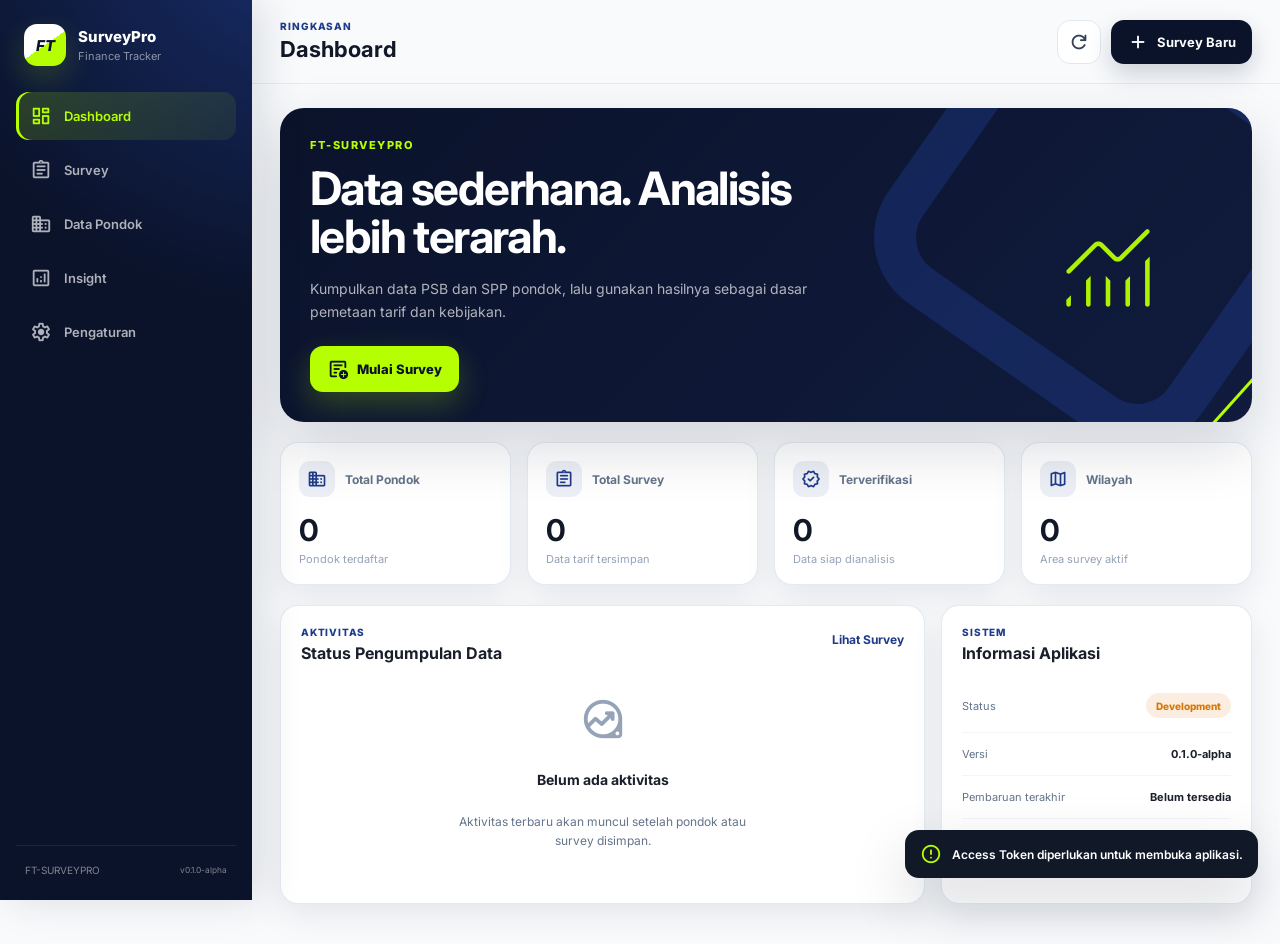
==== index.html @ 29040eaa "Add files via upload Initial FT-SURVEYPRO PWA migration" ====
<!DOCTYPE html>
<html lang="id">
<head>
  <meta name="viewport" content="width=device-width, initial-scale=1, viewport-fit=cover">
  <title>FT-SURVEYPRO</title>
  <link rel="manifest" href="./manifest.json">
  <link rel="apple-touch-icon" href="./icons/icon-180.png">

  <meta charset="UTF-8">

  <meta
    name="theme-color"
    content="#0B132B"
  >

  <meta
    name="description"
    content="FT-SURVEYPRO — Survey Once. Analyze Smarter."
  >

  <link
    rel="preconnect"
    href="https://fonts.googleapis.com"
  >

  <link
    rel="preconnect"
    href="https://fonts.gstatic.com"
    crossorigin
  >

  <link
    rel="stylesheet"
    href="https://fonts.googleapis.com/css2?family=Inter:wght@400;500;600;700;800&family=Material+Symbols+Rounded:opsz,wght,FILL,GRAD@20..48,400,0,0"
  >

  <link rel="stylesheet" href="./assets/css/app.css">
  <link rel="stylesheet" href="./assets/css/pondok.css">
  <link rel="stylesheet" href="./assets/css/survey.css">
  <link rel="stylesheet" href="./assets/css/insight.css">
  <link rel="stylesheet" href="./assets/css/settings.css">
</head>

<body>
  <div
    class="ftsp-loader"
    id="pageLoader"
    aria-live="polite"
    aria-label="Memuat aplikasi"
  >
    <div class="ftsp-loader__brand">
      <div class="ftsp-loader__mark">
        <span>FT</span>
      </div>

      <div>
        <strong>FT-SURVEYPRO</strong>
        <small>
          Survey Once. Analyze Smarter.
        </small>
      </div>
    </div>

    <div
      class="ftsp-loader__bar"
      aria-hidden="true"
    >
      <span></span>
    </div>
  </div>

  <div
    class="ftsp-app"
    id="app"
    hidden
  >
    <aside
      class="ftsp-sidebar"
      id="sidebar"
    >
      <div class="ftsp-brand">
        <div class="ftsp-brand__mark">
          <span>FT</span>
        </div>

        <div class="ftsp-brand__text">
          <strong>
            SurveyPro
          </strong>

          <span>
            Finance Tracker
          </span>
        </div>
      </div>

      <nav
        class="ftsp-nav"
        aria-label="Navigasi utama"
      >
        <button
          class="ftsp-nav__item is-active"
          type="button"
          data-route="dashboard"
        >
          <span
            class="material-symbols-rounded"
            aria-hidden="true"
          >
            dashboard
          </span>

          <span>Dashboard</span>
        </button>

        <button
          class="ftsp-nav__item"
          type="button"
          data-route="survey"
        >
          <span
            class="material-symbols-rounded"
            aria-hidden="true"
          >
            assignment
          </span>

          <span>Survey</span>
        </button>

        <button
          class="ftsp-nav__item"
          type="button"
          data-route="pondok"
        >
          <span
            class="material-symbols-rounded"
            aria-hidden="true"
          >
            domain
          </span>

          <span>Data Pondok</span>
        </button>

        <button
          class="ftsp-nav__item"
          type="button"
          data-route="insight"
        >
          <span
            class="material-symbols-rounded"
            aria-hidden="true"
          >
            analytics
          </span>

          <span>Insight</span>
        </button>

        <button
          class="ftsp-nav__item"
          type="button"
          data-route="settings"
        >
          <span
            class="material-symbols-rounded"
            aria-hidden="true"
          >
            settings
          </span>

          <span>Pengaturan</span>
        </button>
      </nav>

      <div class="ftsp-sidebar__footer">
        <span>
          FT-SURVEYPRO
        </span>

        <small>
          v0.1.0-alpha
        </small>
      </div>
    </aside>

    <div class="ftsp-main">
      <header class="ftsp-topbar">
        <div class="ftsp-topbar__title">
          <p id="pageEyebrow">
            Ringkasan
          </p>

          <h1 id="pageTitle">
            Dashboard
          </h1>
        </div>

        <div class="ftsp-topbar__actions">
          <button
            class="ftsp-icon-btn"
            id="refreshButton"
            type="button"
            aria-label="Muat ulang data"
            title="Muat ulang"
          >
            <span
              class="material-symbols-rounded"
              aria-hidden="true"
            >
              refresh
            </span>
          </button>

          <button
            class="ftsp-primary-btn"
            id="quickAddButton"
            type="button"
          >
            <span
              class="material-symbols-rounded"
              aria-hidden="true"
            >
              add
            </span>

            <span>
              Survey Baru
            </span>
          </button>
        </div>
      </header>

      <main
        class="ftsp-content"
        id="pageContent"
      >
        <section
          class="ftsp-page is-active"
          data-page="dashboard"
        >
          <div class="ftsp-hero">
            <div class="ftsp-hero__content">
              <p class="ftsp-hero__eyebrow">
                FT-SURVEYPRO
              </p>

              <h2>
                Data sederhana.
                Analisis lebih terarah.
              </h2>

              <p>
                Kumpulkan data PSB dan SPP pondok,
                lalu gunakan hasilnya sebagai dasar
                pemetaan tarif dan kebijakan.
              </p>

              <button
                class="ftsp-accent-btn"
                type="button"
                data-action="open-survey"
              >
                <span
                  class="material-symbols-rounded"
                  aria-hidden="true"
                >
                  add_notes
                </span>

                <span>
                  Mulai Survey
                </span>
              </button>
            </div>

            <div
              class="ftsp-hero__visual"
              aria-hidden="true"
            >
              <span
                class="material-symbols-rounded"
              >
                monitoring
              </span>
            </div>
          </div>

          <div class="ftsp-kpi-grid">
            <article class="ftsp-kpi-card">
              <div class="ftsp-kpi-card__head">
                <span class="ftsp-kpi-card__icon">
                  <span
                    class="material-symbols-rounded"
                    aria-hidden="true"
                  >
                    domain
                  </span>
                </span>

                <span class="ftsp-kpi-card__label">
                  Total Pondok
                </span>
              </div>

              <strong
                class="ftsp-kpi-card__value"
                id="totalPondok"
              >
                0
              </strong>

              <small>
                Pondok terdaftar
              </small>
            </article>

            <article class="ftsp-kpi-card">
              <div class="ftsp-kpi-card__head">
                <span class="ftsp-kpi-card__icon">
                  <span
                    class="material-symbols-rounded"
                    aria-hidden="true"
                  >
                    assignment
                  </span>
                </span>

                <span class="ftsp-kpi-card__label">
                  Total Survey
                </span>
              </div>

              <strong
                class="ftsp-kpi-card__value"
                id="totalSurvey"
              >
                0
              </strong>

              <small>
                Data tarif tersimpan
              </small>
            </article>

            <article class="ftsp-kpi-card">
              <div class="ftsp-kpi-card__head">
                <span class="ftsp-kpi-card__icon">
                  <span
                    class="material-symbols-rounded"
                    aria-hidden="true"
                  >
                    verified
                  </span>
                </span>

                <span class="ftsp-kpi-card__label">
                  Terverifikasi
                </span>
              </div>

              <strong
                class="ftsp-kpi-card__value"
                id="verifiedSurvey"
              >
                0
              </strong>

              <small>
                Data siap dianalisis
              </small>
            </article>

            <article class="ftsp-kpi-card">
              <div class="ftsp-kpi-card__head">
                <span class="ftsp-kpi-card__icon">
                  <span
                    class="material-symbols-rounded"
                    aria-hidden="true"
                  >
                    map
                  </span>
                </span>

                <span class="ftsp-kpi-card__label">
                  Wilayah
                </span>
              </div>

              <strong
                class="ftsp-kpi-card__value"
                id="totalRegion"
              >
                0
              </strong>

              <small>
                Area survey aktif
              </small>
            </article>
          </div>

          <div class="ftsp-dashboard-grid">
            <section class="ftsp-panel">
              <div class="ftsp-panel__head">
                <div>
                  <p class="ftsp-panel__eyebrow">
                    Aktivitas
                  </p>

                  <h3>
                    Status Pengumpulan Data
                  </h3>
                </div>

                <button
                  class="ftsp-text-btn"
                  type="button"
                  data-route-target="survey"
                >
                  Lihat Survey
                </button>
              </div>

              <div
                  class="ftsp-activity-list"
                  id="dashboardActivityList"
                  hidden
                ></div>

              <div
                    class="ftsp-empty-state"
                    id="dashboardActivityEmpty"
                  >
                    <span
                      class="material-symbols-rounded"
                      aria-hidden="true"
                    >
                      data_exploration
                    </span>

                    <strong>
                      Belum ada aktivitas
                    </strong>

                    <p>
                      Aktivitas terbaru akan muncul setelah
                      pondok atau survey disimpan.
                    </p>
              </div>
            </section>

            <section class="ftsp-panel">
              <div class="ftsp-panel__head">
                <div>
                  <p class="ftsp-panel__eyebrow">
                    Sistem
                  </p>

                  <h3>
                    Informasi Aplikasi
                  </h3>
                </div>
              </div>

              <dl class="ftsp-info-list">
                <div>
                  <dt>Status</dt>
                  <dd>
                    <span class="ftsp-status">
                      Development
                    </span>
                  </dd>
                </div>

                <div>
                  <dt>Versi</dt>
                  <dd>
                    0.1.0-alpha
                  </dd>
                </div>

                <div>
                  <dt>Pembaruan terakhir</dt>
                  <dd id="lastUpdate">
                    Belum tersedia
                  </dd>
                </div>

                <div>
                  <dt>Ikon antarmuka</dt>
                  <dd>
                    Material Symbols Rounded
                  </dd>
                </div>
              </dl>
            </section>
          </div>
        </section>

        <section
          class="ftsp-page"
          data-page="survey"
        >
          <div class="ftsp-placeholder-page">
            <span
              class="material-symbols-rounded"
              aria-hidden="true"
            >
              assignment
            </span>

            <h2>
              Survey
            </h2>

            <p>
              Form input survey akan dibangun
              pada fase berikutnya.
            </p>
          </div>
        </section>

        <section
          class="ftsp-page"
          data-page="pondok"
        >
          <div class="ftsp-placeholder-page">
            <span
              class="material-symbols-rounded"
              aria-hidden="true"
            >
              domain
            </span>

            <h2>
              Data Pondok
            </h2>

            <p>
              Master pondok dan lokasi Google Maps
              akan ditampilkan di halaman ini.
            </p>
          </div>
        </section>

        <section
          class="ftsp-page"
          data-page="insight"
        >
          <div class="ftsp-placeholder-page">
            <span
              class="material-symbols-rounded"
              aria-hidden="true"
            >
              analytics
            </span>

            <h2>
              Insight
            </h2>

            <p>
              Median, rata-rata, ranking, dan
              analisis tarif akan tersedia di sini.
            </p>
          </div>
        </section>

        <section
          class="ftsp-page"
          data-page="settings"
        >
          <div class="ftsp-placeholder-page">
            <span
              class="material-symbols-rounded"
              aria-hidden="true"
            >
              settings
            </span>

            <h2>
              Pengaturan
            </h2>

            <p>
              Pengaturan aplikasi dan referensi
              wilayah akan dikelola di halaman ini.
            </p>
          </div>
        </section>
      </main>
    </div>

    <nav
      class="ftsp-bottom-nav"
      aria-label="Navigasi mobile"
    >
      <button
        class="ftsp-bottom-nav__item is-active"
        type="button"
        data-route="dashboard"
      >
        <span
          class="material-symbols-rounded"
          aria-hidden="true"
        >
          dashboard
        </span>

        <span>Dashboard</span>
      </button>

      <button
        class="ftsp-bottom-nav__item"
        type="button"
        data-route="survey"
      >
        <span
          class="material-symbols-rounded"
          aria-hidden="true"
        >
          assignment
        </span>

        <span>Survey</span>
      </button>

      <button
        class="ftsp-bottom-nav__item"
        type="button"
        data-route="pondok"
      >
        <span
          class="material-symbols-rounded"
          aria-hidden="true"
        >
          domain
        </span>

        <span>Pondok</span>
      </button>

      <button
        class="ftsp-bottom-nav__item"
        type="button"
        data-route="insight"
      >
        <span
          class="material-symbols-rounded"
          aria-hidden="true"
        >
          analytics
        </span>

        <span>Insight</span>
      </button>

      <button
        class="ftsp-bottom-nav__item"
        type="button"
        data-route="settings"
      >
        <span
          class="material-symbols-rounded"
          aria-hidden="true"
        >
          settings
        </span>

        <span>Setting</span>
      </button>
    </nav>
  </div>

  <div
    class="ftsp-toast"
    id="toast"
    role="status"
    aria-live="polite"
  >
    <span
      class="material-symbols-rounded"
      id="toastIcon"
      aria-hidden="true"
    >
      check_circle
    </span>

    <span id="toastMessage"></span>
  </div>


<template id="FTSPPondokTemplate">
  <section
    class="ftsp-pondok"
    data-ftsp-pondok-root
  >
    <header class="ftsp-pondok__header">
      <div>
        <p class="ftsp-pondok__eyebrow">
          Database Survey
        </p>

        <h1 class="ftsp-pondok__title">
          Master Pondok
        </h1>

        <p class="ftsp-pondok__subtitle">
          Kelola identitas pondok yang menjadi
          sumber data survei PSB, SPP, dan biaya
          pendidikan.
        </p>
      </div>

      <button
        class="
          ftsp-pondok__button
          ftsp-pondok__button--primary
        "
        type="button"
        data-ftsp-pondok-add
      >
        <span
          class="
            material-symbols-rounded
            ftsp-pondok__button-icon
          "
        >
          add
        </span>

        <span>Tambah Pondok</span>
      </button>
    </header>

    <div class="ftsp-pondok__summary">
      <article class="ftsp-pondok__summary-card">
        <div class="ftsp-pondok__summary-icon">
          <span class="material-symbols-rounded">
            domain
          </span>
        </div>

        <p
          class="ftsp-pondok__summary-value"
          data-ftsp-summary-total
        >
          0
        </p>

        <p class="ftsp-pondok__summary-label">
          Total Pondok
        </p>
      </article>

      <article class="ftsp-pondok__summary-card">
        <div class="ftsp-pondok__summary-icon">
          <span class="material-symbols-rounded">
            verified
          </span>
        </div>

        <p
          class="ftsp-pondok__summary-value"
          data-ftsp-summary-active
        >
          0
        </p>

        <p class="ftsp-pondok__summary-label">
          Pondok Aktif
        </p>
      </article>

      <article class="ftsp-pondok__summary-card">
        <div class="ftsp-pondok__summary-icon">
          <span class="material-symbols-rounded">
            map
          </span>
        </div>

        <p
          class="ftsp-pondok__summary-value"
          data-ftsp-summary-region
        >
          0
        </p>

        <p class="ftsp-pondok__summary-label">
          Wilayah
        </p>
      </article>

      <article class="ftsp-pondok__summary-card">
        <div class="ftsp-pondok__summary-icon">
          <span class="material-symbols-rounded">
            location_city
          </span>
        </div>

        <p
          class="ftsp-pondok__summary-value"
          data-ftsp-summary-city
        >
          0
        </p>

        <p class="ftsp-pondok__summary-label">
          Kabupaten/Kota
        </p>
      </article>
    </div>

    <div class="ftsp-pondok__toolbar">
      <div class="ftsp-pondok__search">
        <span
          class="
            material-symbols-rounded
            ftsp-pondok__search-icon
          "
        >
          search
        </span>

        <input
          class="ftsp-pondok__control"
          type="search"
          placeholder="Cari nama, lokasi, atau jenjang..."
          autocomplete="off"
          data-ftsp-pondok-search
        >
      </div>

      <select
        class="ftsp-pondok__control"
        data-ftsp-filter-province
      >
        <option value="">Semua provinsi</option>
      </select>

      <select
        class="ftsp-pondok__control"
        data-ftsp-filter-level
      >
        <option value="">Semua jenjang</option>
      </select>

      <select
        class="ftsp-pondok__control"
        data-ftsp-filter-status
      >
        <option value="">Semua status</option>
        <option value="ACTIVE">Aktif</option>
        <option value="INACTIVE">
          Tidak Aktif
        </option>
      </select>

      <button
        class="
          ftsp-pondok__button
          ftsp-pondok__button--neutral
        "
        type="button"
        data-ftsp-pondok-refresh
        title="Muat ulang"
      >
        <span class="material-symbols-rounded">
          refresh
        </span>
      </button>
    </div>

    <section class="ftsp-pondok__content">
      <header class="ftsp-pondok__content-header">
        <h2 class="ftsp-pondok__content-title">
          Daftar Pondok
        </h2>

        <span
          class="ftsp-pondok__result-count"
          data-ftsp-pondok-count
        >
          0 data
        </span>
      </header>

      <div
        class="ftsp-pondok__loading"
        data-ftsp-pondok-loading
      >
        <div>
          <div class="ftsp-pondok__spinner"></div>
          <div>Memuat data pondok...</div>
        </div>
      </div>

      <div
        class="ftsp-pondok__empty"
        data-ftsp-pondok-empty
        hidden
      >
        <div>
          <div class="ftsp-pondok__empty-icon">
            <span class="material-symbols-rounded">
              domain_disabled
            </span>
          </div>

          <h3 class="ftsp-pondok__empty-title">
            Belum ada data pondok
          </h3>

          <p class="ftsp-pondok__empty-text">
            Tambahkan pondok pertama untuk mulai
            mencatat data survei pendidikan.
          </p>
        </div>
      </div>

      <div
        class="ftsp-pondok__table-wrap"
        data-ftsp-pondok-table-wrap
        hidden
      >
        <table class="ftsp-pondok__table">
          <thead>
            <tr>
              <th>Pondok</th>
              <th>Lokasi</th>
              <th>Jenjang</th>
              <th>Status</th>
              <th>Diperbarui</th>
              <th></th>
            </tr>
          </thead>

          <tbody data-ftsp-pondok-body></tbody>
        </table>
      </div>
    </section>
  </section>
</template>

<div
  class="ftsp-pondok-drawer"
  data-ftsp-pondok-drawer
  hidden
>
  <button
    class="ftsp-pondok-drawer__backdrop"
    type="button"
    aria-label="Tutup form"
    data-ftsp-pondok-close
  ></button>

  <section class="ftsp-pondok-drawer__panel">
    <header class="ftsp-pondok-drawer__header">
      <div>
        <h2
          class="ftsp-pondok-drawer__title"
          data-ftsp-pondok-form-title
        >
          Tambah Pondok
        </h2>

        <p class="ftsp-pondok-drawer__subtitle">
          Isi identitas pondok secara lengkap.
        </p>
      </div>

      <button
        class="ftsp-pondok-drawer__close"
        type="button"
        data-ftsp-pondok-close
        aria-label="Tutup"
      >
        <span class="material-symbols-rounded">
          close
        </span>
      </button>
    </header>

    <div class="ftsp-pondok-drawer__body">
      <form
        class="ftsp-pondok-form"
        data-ftsp-pondok-form
        novalidate
      >
        <input
          type="hidden"
          name="pondokId"
        >

        <div
          class="
            ftsp-pondok-form__field
            ftsp-pondok-form__field--full
          "
        >
          <label class="ftsp-pondok-form__label">
            Nama pondok
            <span class="ftsp-pondok-form__required">
              *
            </span>
          </label>

          <input
            class="ftsp-pondok__control"
            name="namaPondok"
            type="text"
            maxlength="180"
            placeholder="Contoh: Pondok Pesantren Riyadhussholihiin"
          >

          <span
            class="ftsp-pondok-form__error"
            data-error-for="nama_pondok"
          ></span>
        </div>

        <div class="ftsp-pondok-form__field">
          <label class="ftsp-pondok-form__label">
            Nama singkat
          </label>

          <input
            class="ftsp-pondok__control"
            name="namaSingkat"
            type="text"
            maxlength="80"
            placeholder="Contoh: Riyadh"
          >
        </div>

        <div class="ftsp-pondok-form__field">
          <label class="ftsp-pondok-form__label">
            Wilayah
          </label>

          <input
            class="ftsp-pondok__control"
            name="wilayah"
            type="text"
            maxlength="100"
            placeholder="Contoh: Pandeglang"
          >
        </div>

        <div class="ftsp-pondok-form__field">
          <label class="ftsp-pondok-form__label">
            Provinsi
            <span class="ftsp-pondok-form__required">
              *
            </span>
          </label>

          <input
            class="ftsp-pondok__control"
            name="provinsi"
            type="text"
            maxlength="100"
            placeholder="Contoh: Banten"
          >

          <span
            class="ftsp-pondok-form__error"
            data-error-for="provinsi"
          ></span>
        </div>

        <div class="ftsp-pondok-form__field">
          <label class="ftsp-pondok-form__label">
            Kabupaten/Kota
            <span class="ftsp-pondok-form__required">
              *
            </span>
          </label>

          <input
            class="ftsp-pondok__control"
            name="kabupatenKota"
            type="text"
            maxlength="120"
            placeholder="Contoh: Kabupaten Pandeglang"
          >

          <span
            class="ftsp-pondok-form__error"
            data-error-for="kabupaten_kota"
          ></span>
        </div>

        <div
          class="
            ftsp-pondok-form__field
            ftsp-pondok-form__field--full
          "
        >
          <label class="ftsp-pondok-form__label">
            Alamat
          </label>

          <textarea
            class="ftsp-pondok__control"
            name="alamat"
            maxlength="500"
            placeholder="Alamat lengkap pondok"
          ></textarea>
        </div>

        <div
          class="
            ftsp-pondok-form__field
            ftsp-pondok-form__field--full
          "
        >
          <label class="ftsp-pondok-form__label">
            Jenjang
            <span class="ftsp-pondok-form__required">
              *
            </span>
          </label>

          <div
            class="ftsp-pondok-form__jenjang"
            data-ftsp-pondok-levels
          ></div>

          <span
            class="ftsp-pondok-form__error"
            data-error-for="jenjang"
          ></span>
        </div>

        <div
          class="
            ftsp-pondok-form__field
            ftsp-pondok-form__field--full
          "
        >
          <label class="ftsp-pondok-form__label">
            Google Maps URL
          </label>

          <input
            class="ftsp-pondok__control"
            name="mapsUrl"
            type="url"
            maxlength="500"
            placeholder="https://maps.app.goo.gl/..."
          >

          <span
            class="ftsp-pondok-form__error"
            data-error-for="maps_url"
          ></span>

          <span class="ftsp-pondok-form__help">
            Tempel tautan lokasi dari Google Maps.
          </span>
        </div>

        <div class="ftsp-pondok-form__field">
          <label class="ftsp-pondok-form__label">
            Latitude
          </label>

          <input
            class="ftsp-pondok__control"
            name="latitude"
            type="text"
            inputmode="decimal"
            placeholder="-6.308..."
          >

          <span
            class="ftsp-pondok-form__error"
            data-error-for="latitude"
          ></span>
        </div>

        <div class="ftsp-pondok-form__field">
          <label class="ftsp-pondok-form__label">
            Longitude
          </label>

          <input
            class="ftsp-pondok__control"
            name="longitude"
            type="text"
            inputmode="decimal"
            placeholder="106.103..."
          >

          <span
            class="ftsp-pondok-form__error"
            data-error-for="longitude"
          ></span>
        </div>

        <div class="ftsp-pondok-form__field">
          <label class="ftsp-pondok-form__label">
            Status
          </label>

          <select
            class="ftsp-pondok__control"
            name="status"
          >
            <option value="ACTIVE">Aktif</option>
            <option value="INACTIVE">
              Tidak Aktif
            </option>
          </select>
        </div>
      </form>
    </div>

    <footer class="ftsp-pondok-drawer__footer">
      <button
        class="
          ftsp-pondok__button
          ftsp-pondok__button--neutral
        "
        type="button"
        data-ftsp-pondok-close
      >
        Batal
      </button>

      <button
        class="
          ftsp-pondok__button
          ftsp-pondok__button--primary
        "
        type="button"
        data-ftsp-pondok-save
      >
        <span
          class="
            material-symbols-rounded
            ftsp-pondok__button-icon
          "
        >
          save
        </span>

        <span class="ftsp-pondok__button-loader"></span>

        <span data-ftsp-save-label>
          Simpan Pondok
        </span>
      </button>
    </footer>
  </section>
</div>


<template id="FTSPSurveyTemplate">
  <section class="ftsp-survey" data-ftsp-survey-root>
    <header class="ftsp-survey__hero">
      <div class="ftsp-survey__hero-copy">
        <p class="ftsp-survey__eyebrow">
          Survey Workspace
        </p>

        <h1 class="ftsp-survey__title">
          Survey Biaya Pondok
        </h1>

        <p class="ftsp-survey__subtitle">
          Kelola biaya PSB, SPP bulanan, daftar ulang,
          sumber informasi, dan status verifikasi dalam
          satu workspace yang terstruktur.
        </p>
      </div>

      <div class="ftsp-survey__hero-actions">
        <button
          class="ftsp-survey__button ftsp-survey__button--neutral"
          type="button"
          data-ftsp-survey-export
        >
          <span class="material-symbols-rounded ftsp-survey__button-icon">
            picture_as_pdf
          </span>

          <span class="ftsp-survey__button-loader"></span>

          <span data-ftsp-survey-export-label>
            Export PDF
          </span>
        </button>

        <button
          class="ftsp-survey__button ftsp-survey__button--primary"
          type="button"
          data-ftsp-survey-add
        >
          <span class="material-symbols-rounded">
            add
          </span>

          <span>
            Survey Baru
          </span>
        </button>
      </div>
    </header>

    <div class="ftsp-survey__summary">
      <article class="ftsp-survey__summary-card">
        <span class="ftsp-survey__summary-label">Total Survey</span>
        <strong class="ftsp-survey__summary-value" data-ftsp-survey-total>0</strong>
      </article>

      <article class="ftsp-survey__summary-card">
        <span class="ftsp-survey__summary-label">Terverifikasi</span>
        <strong class="ftsp-survey__summary-value" data-ftsp-survey-verified>0</strong>
      </article>

      <article class="ftsp-survey__summary-card">
        <span class="ftsp-survey__summary-label">Rata-rata PSB</span>
        <strong class="ftsp-survey__summary-value" data-ftsp-survey-average-psb>Rp0</strong>
      </article>

      <article class="ftsp-survey__summary-card">
        <span class="ftsp-survey__summary-label">Rata-rata SPP</span>
        <strong class="ftsp-survey__summary-value" data-ftsp-survey-average-spp>Rp0</strong>
      </article>
    </div>

    <div class="ftsp-survey__toolbar">
      <div class="ftsp-survey__search">
        <span class="material-symbols-rounded">search</span>
        <input
          class="ftsp-survey__control"
          type="search"
          placeholder="Cari pondok, informan, sumber data..."
          data-ftsp-survey-search
        >
      </div>

      <select class="ftsp-survey__control" data-ftsp-survey-filter-pondok>
        <option value="">Semua pondok</option>
      </select>

      <select class="ftsp-survey__control" data-ftsp-survey-filter-year>
        <option value="">Semua tahun ajaran</option>
      </select>

      <select class="ftsp-survey__control" data-ftsp-survey-filter-status>
        <option value="">Semua status</option>
        <option value="DRAFT">Draft</option>
        <option value="REVIEW">Perlu Review</option>
        <option value="VERIFIED">Terverifikasi</option>
        <option value="REJECTED">Ditolak</option>
      </select>

      <button
        class="ftsp-survey__button ftsp-survey__button--neutral"
        type="button"
        title="Muat ulang"
        data-ftsp-survey-refresh
      >
        <span class="material-symbols-rounded">refresh</span>
      </button>
    </div>

    <section class="ftsp-survey__content">
      <header class="ftsp-survey__content-header">
        <h2 class="ftsp-survey__content-title">Daftar Survey</h2>
        <span class="ftsp-survey__count" data-ftsp-survey-count>0 data</span>
      </header>

      <div class="ftsp-survey__loading" data-ftsp-survey-loading>
        <div>
          <div class="ftsp-survey__spinner"></div>
          <div>Memuat data survey...</div>
        </div>
      </div>

      <div class="ftsp-survey__empty" data-ftsp-survey-empty hidden>
        <div>
          <span class="material-symbols-rounded" style="font-size:48px;color:#94a3b8">assignment</span>
          <h3>Belum ada data survey</h3>
          <p>Tambahkan survey pertama untuk mulai membangun analisis biaya pondok.</p>
        </div>
      </div>

      <div class="ftsp-survey__table-wrap" data-ftsp-survey-table-wrap hidden>
        <table class="ftsp-survey__table">
          <thead>
            <tr>
              <th>Pondok</th>
              <th>Tahun Ajaran</th>
              <th>Biaya PSB</th>
              <th>SPP/Bulan</th>
              <th>Daftar Ulang</th>
              <th>Status</th>
              <th>Tanggal Data</th>
              <th></th>
            </tr>
          </thead>
          <tbody data-ftsp-survey-body></tbody>
        </table>
      </div>
    </section>
  </section>
</template>

<div class="ftsp-survey-drawer" data-ftsp-survey-drawer hidden>
  <button
    class="ftsp-survey-drawer__backdrop"
    type="button"
    aria-label="Tutup form"
    data-ftsp-survey-close
  ></button>

  <section class="ftsp-survey-drawer__panel">
    <header class="ftsp-survey-drawer__header">
      <div>
        <h2 class="ftsp-survey-drawer__title" data-ftsp-survey-form-title>
          Survey Baru
        </h2>
        <p class="ftsp-survey-drawer__subtitle">
          Isi data berdasarkan informasi yang dapat dipertanggungjawabkan.
        </p>
      </div>

      <button
        class="ftsp-survey-drawer__close"
        type="button"
        data-ftsp-survey-close
      >
        <span class="material-symbols-rounded">close</span>
      </button>
    </header>

    <div class="ftsp-survey-drawer__body">
      <form class="ftsp-survey-form" data-ftsp-survey-form novalidate>
        <input type="hidden" name="surveyId">

        <div class="ftsp-survey-form__field ftsp-survey-form__field--full">
          <label class="ftsp-survey-form__label">
            Pondok <span class="ftsp-survey-form__required">*</span>
          </label>
          <select class="ftsp-survey__control" name="pondokId">
            <option value="">Pilih pondok</option>
          </select>
          <span class="ftsp-survey-form__error" data-survey-error-for="pondok_id"></span>
        </div>

        <div class="ftsp-survey-form__field">
          <label class="ftsp-survey-form__label">
            Tahun ajaran <span class="ftsp-survey-form__required">*</span>
          </label>
          <input
            class="ftsp-survey__control"
            name="tahunAjaran"
            type="text"
            list="ftspSurveyAcademicYears"
            placeholder="2026/2027"
          >
          <datalist id="ftspSurveyAcademicYears"></datalist>
          <span class="ftsp-survey-form__error" data-survey-error-for="tahun_ajaran"></span>
        </div>

        <div class="ftsp-survey-form__field">
          <label class="ftsp-survey-form__label">
            Tanggal data <span class="ftsp-survey-form__required">*</span>
          </label>
          <input class="ftsp-survey__control" name="tanggalData" type="date">
          <span class="ftsp-survey-form__error" data-survey-error-for="tanggal_data"></span>
        </div>

        <div class="ftsp-survey-form__field">
          <label class="ftsp-survey-form__label">
            Biaya PSB <span class="ftsp-survey-form__required">*</span>
          </label>
          <div class="ftsp-survey-form__money">
            <span>Rp</span>
            <input class="ftsp-survey__control" name="biayaPsb" type="text" inputmode="numeric" value="0">
          </div>
          <span class="ftsp-survey-form__error" data-survey-error-for="biaya_psb"></span>
        </div>

        <div class="ftsp-survey-form__field">
          <label class="ftsp-survey-form__label">
            SPP bulanan <span class="ftsp-survey-form__required">*</span>
          </label>
          <div class="ftsp-survey-form__money">
            <span>Rp</span>
            <input class="ftsp-survey__control" name="sppBulanan" type="text" inputmode="numeric" value="0">
          </div>
          <span class="ftsp-survey-form__error" data-survey-error-for="spp_bulanan"></span>
        </div>

        <div class="ftsp-survey-form__field">
          <label class="ftsp-survey-form__label">
            Biaya daftar ulang <span class="ftsp-survey-form__required">*</span>
          </label>
          <div class="ftsp-survey-form__money">
            <span>Rp</span>
            <input class="ftsp-survey__control" name="biayaDaftarUlang" type="text" inputmode="numeric" value="0">
          </div>
          <span class="ftsp-survey-form__error" data-survey-error-for="biaya_daftar_ulang"></span>
        </div>

        <div class="ftsp-survey-form__field">
          <label class="ftsp-survey-form__label">
            Sumber data <span class="ftsp-survey-form__required">*</span>
          </label>
          <select class="ftsp-survey__control" name="sumberData">
            <option value="">Pilih sumber data</option>
          </select>
          <span class="ftsp-survey-form__error" data-survey-error-for="sumber_data"></span>
        </div>

        <div class="ftsp-survey-form__field">
          <label class="ftsp-survey-form__label">Nama informan</label>
          <input class="ftsp-survey__control" name="namaInforman" type="text" maxlength="160">
        </div>

        <div class="ftsp-survey-form__field">
          <label class="ftsp-survey-form__label">Status verifikasi</label>
          <select class="ftsp-survey__control" name="statusVerifikasi">
            <option value="DRAFT">Draft</option>
            <option value="REVIEW">Perlu Review</option>
            <option value="VERIFIED">Terverifikasi</option>
            <option value="REJECTED">Ditolak</option>
          </select>
          <span class="ftsp-survey-form__error" data-survey-error-for="status_verifikasi"></span>
        </div>

        <div class="ftsp-survey-form__field ftsp-survey-form__field--full">
          <label class="ftsp-survey-form__label">Catatan</label>
          <textarea class="ftsp-survey__control" name="catatan" maxlength="1000"></textarea>
        </div>
      </form>
    </div>

    <footer class="ftsp-survey-drawer__footer">
      <button
        class="ftsp-survey__button ftsp-survey__button--neutral"
        type="button"
        data-ftsp-survey-close
      >
        Batal
      </button>

      <button
        class="ftsp-survey__button ftsp-survey__button--primary"
        type="button"
        data-ftsp-survey-save
      >
        <span class="material-symbols-rounded ftsp-survey__button-icon">save</span>
        <span class="ftsp-survey__button-loader"></span>
        <span data-ftsp-survey-save-label>Simpan Survey</span>
      </button>
    </footer>
  </section>
</div>

<div
  class="ftsp-survey-export-modal"
  data-ftsp-survey-export-modal
  hidden
>
  <button
    class="ftsp-survey-export-modal__backdrop"
    type="button"
    data-ftsp-survey-export-close
  ></button>

  <section class="ftsp-survey-export-modal__panel">
    <header class="ftsp-survey-export-modal__header">
      <div>
        <h3>
          Pengaturan Export PDF
        </h3>

        <p>
          Tentukan data dan urutan sebelum dokumen dibuat.
        </p>
      </div>

      <button
        class="ftsp-survey-export-modal__close"
        type="button"
        data-ftsp-survey-export-close
      >
        <span class="material-symbols-rounded">
          close
        </span>
      </button>
    </header>

    <div class="ftsp-survey-export-modal__body">
      <label class="ftsp-survey-export-modal__check">
        <input
          type="checkbox"
          data-ftsp-survey-export-latest-year
          checked
        >

        <span>
          <strong>
            Hanya tahun ajaran terbaru
          </strong>

          <span>
            Data tahun ajaran lama tidak dimasukkan ke PDF.
          </span>
        </span>
      </label>

      <div class="ftsp-survey-export-modal__option">
        <label for="ftspSurveyExportSort">
          Urutkan Data
        </label>

        <select
          class="ftsp-survey__control"
          id="ftspSurveyExportSort"
          data-ftsp-survey-export-sort
        >
          <option value="PSB_DESC">
            PSB terbesar
          </option>

          <option value="FIRST_YEAR_DESC">
            Biaya tahun pertama terbesar
          </option>

          <option value="PSB_ASC">
            PSB terkecil
          </option>

          <option value="UPDATED_DESC">
            Data terbaru
          </option>

          <option value="NAME_ASC">
            Nama pondok A-Z
          </option>
        </select>
      </div>
    </div>

    <footer class="ftsp-survey-export-modal__footer">
      <button
        class="ftsp-survey__button ftsp-survey__button--neutral"
        type="button"
        data-ftsp-survey-export-close
      >
        Batal
      </button>

      <button
        class="ftsp-survey__button ftsp-survey__button--primary"
        type="button"
        data-ftsp-survey-export-confirm
      >
        <span class="material-symbols-rounded">
          picture_as_pdf
        </span>

        Download PDF
      </button>
    </footer>
  </section>
</div>

  <script src="./assets/js/config.js"></script>
  <script src="./assets/js/api.js"></script>
  <script src="./assets/js/app.js"></script>
  <script src="./assets/js/pondok.js"></script>
  <script src="./assets/js/survey.js"></script>
  <script src="./assets/js/insight.js"></script>
  <script src="./assets/js/settings.js"></script>
</body>
</html>
---- assets/css/app.css ----
:root {
    --ftsp-navy-950: #0b132b;
    --ftsp-navy-900: #101b3d;
    --ftsp-blue-700: #1e3a8a;
    --ftsp-blue-600: #2563eb;
    --ftsp-lime-400: #b6ff00;
    --ftsp-white: #ffffff;
    --ftsp-gray-950: #111827;
    --ftsp-gray-900: #1a1f2b;
    --ftsp-gray-700: #334155;
    --ftsp-gray-500: #64748b;
    --ftsp-gray-400: #94a3b8;
    --ftsp-gray-200: #e2e8f0;
    --ftsp-gray-100: #f1f5f9;
    --ftsp-gray-50: #f8fafc;

    --ftsp-success: #16a34a;
    --ftsp-warning: #d97706;
    --ftsp-danger: #dc2626;
    --ftsp-info: #0284c7;

    --ftsp-sidebar-width: 252px;
    --ftsp-topbar-height: 84px;
    --ftsp-bottom-nav-height: 72px;

    --ftsp-radius-sm: 8px;
    --ftsp-radius-md: 12px;
    --ftsp-radius-lg: 18px;
    --ftsp-radius-xl: 24px;

    --ftsp-shadow:
      0 12px 32px rgba(11, 19, 43, 0.08);

    --ftsp-shadow-lg:
      0 24px 60px rgba(11, 19, 43, 0.16);
  }

  * {
    box-sizing: border-box;
  }

  html {
    min-height: 100%;
    background: var(--ftsp-gray-50);
  }

  body {
    min-height: 100%;
    margin: 0;

    background: var(--ftsp-gray-50);
    color: var(--ftsp-gray-900);

    font-family:
      "Inter",
      system-ui,
      -apple-system,
      BlinkMacSystemFont,
      "Segoe UI",
      sans-serif;

    -webkit-font-smoothing: antialiased;
    text-rendering: optimizeLegibility;
  }

  button,
  input,
  select,
  textarea {
    font: inherit;
  }

  button {
    -webkit-tap-highlight-color: transparent;
  }

  [hidden] {
    display: none !important;
  }

  .material-symbols-rounded {
    font-size: 22px;
    line-height: 1;

    font-variation-settings:
      "FILL" 0,
      "wght" 400,
      "GRAD" 0,
      "opsz" 24;
  }

  /* ======================================================
     LOADER
     ====================================================== */

  .ftsp-loader {
    position: fixed;
    inset: 0;
    z-index: 9999;

    display: grid;
    place-content: center;
    gap: 24px;

    padding: 24px;

    background:
      radial-gradient(
        circle at 80% 10%,
        rgba(30, 58, 138, 0.45),
        transparent 32%
      ),
      linear-gradient(
        145deg,
        var(--ftsp-navy-950),
        #071021
      );

    color: var(--ftsp-white);
  }

  .ftsp-loader__brand {
    display: flex;
    align-items: center;
    gap: 14px;
  }

  .ftsp-loader__mark,
  .ftsp-brand__mark {
    display: grid;
    place-items: center;

    width: 50px;
    height: 50px;

    border-radius: 15px;

    background:
      linear-gradient(
        145deg,
        var(--ftsp-white) 0 50%,
        var(--ftsp-lime-400) 50% 100%
      );

    color: var(--ftsp-navy-950);

    font-size: 18px;
    font-style: italic;
    font-weight: 800;

    box-shadow:
      0 12px 30px
      rgba(182, 255, 0, 0.18);
  }

  .ftsp-loader__brand strong {
    display: block;

    font-size: 16px;
    letter-spacing: 0.04em;
  }

  .ftsp-loader__brand small {
    display: block;
    margin-top: 5px;

    color:
      rgba(255, 255, 255, 0.64);

    font-size: 11px;
  }

  .ftsp-loader__bar {
    overflow: hidden;

    width: min(320px, 78vw);
    height: 4px;

    border-radius: 999px;

    background:
      rgba(255, 255, 255, 0.12);
  }

  .ftsp-loader__bar span {
    display: block;

    width: 42%;
    height: 100%;

    border-radius: inherit;

    background: var(--ftsp-lime-400);

    animation:
      ftsp-loader-move
      1.1s ease-in-out infinite;
  }

  @keyframes ftsp-loader-move {
    0% {
      transform: translateX(-110%);
    }

    100% {
      transform: translateX(340%);
    }
  }

  /* ======================================================
     APP SHELL
     ====================================================== */

  .ftsp-app {
    min-height: 100vh;
    min-height: 100dvh;
  }

  .ftsp-sidebar {
    position: fixed;
    inset: 0 auto 0 0;
    z-index: 30;

    display: flex;
    flex-direction: column;

    width:
      var(--ftsp-sidebar-width);

    padding: 22px 16px;

    background:
      radial-gradient(
        circle at 120% -10%,
        rgba(30, 58, 138, 0.7),
        transparent 38%
      ),
      var(--ftsp-navy-950);

    color: var(--ftsp-white);

    box-shadow:
      10px 0 40px
      rgba(11, 19, 43, 0.12);
  }

  .ftsp-brand {
    display: flex;
    align-items: center;
    gap: 12px;

    padding: 2px 8px 26px;
  }

  .ftsp-brand__mark {
    width: 42px;
    height: 42px;

    border-radius: 13px;

    font-size: 15px;
  }

  .ftsp-brand__text strong {
    display: block;

    font-size: 15px;
    font-weight: 800;
  }

  .ftsp-brand__text span {
    display: block;
    margin-top: 3px;

    color:
      rgba(255, 255, 255, 0.52);

    font-size: 11px;
  }

  .ftsp-nav {
    display: grid;
    gap: 6px;
  }

  .ftsp-nav__item {
    display: flex;
    align-items: center;
    gap: 12px;

    min-height: 48px;
    padding: 0 14px;

    border: 0;
    border-radius: 13px;

    background: transparent;
    color:
      rgba(255, 255, 255, 0.67);

    cursor: pointer;

    font-size: 13px;
    font-weight: 600;
    text-align: left;

    transition:
      background-color 160ms ease,
      color 160ms ease,
      transform 160ms ease;
  }

  .ftsp-nav__item:hover {
    background:
      rgba(255, 255, 255, 0.07);

    color: var(--ftsp-white);
  }

  .ftsp-nav__item.is-active {
    background:
      linear-gradient(
        135deg,
        rgba(182, 255, 0, 0.18),
        rgba(182, 255, 0, 0.07)
      );

    color: var(--ftsp-lime-400);

    box-shadow:
      inset 3px 0 0
      var(--ftsp-lime-400);
  }

  .ftsp-nav__item:active {
    transform: scale(0.98);
  }

  .ftsp-sidebar__footer {
    display: flex;
    align-items: center;
    justify-content: space-between;

    margin-top: auto;
    padding: 18px 9px 2px;

    border-top:
      1px solid
      rgba(255, 255, 255, 0.08);

    color:
      rgba(255, 255, 255, 0.48);

    font-size: 10px;
  }

  .ftsp-main {
    min-height: 100vh;
    min-height: 100dvh;
    margin-left:
      var(--ftsp-sidebar-width);
  }

  .ftsp-topbar {
    position: sticky;
    top: 0;
    z-index: 20;

    display: flex;
    align-items: center;
    justify-content: space-between;
    gap: 20px;

    min-height:
      var(--ftsp-topbar-height);

    padding: 16px 28px;

    border-bottom:
      1px solid
      rgba(226, 232, 240, 0.85);

    background:
      rgba(248, 250, 252, 0.88);

    backdrop-filter: blur(16px);
    -webkit-backdrop-filter: blur(16px);
  }

  .ftsp-topbar__title p {
    margin: 0 0 4px;

    color: var(--ftsp-blue-700);

    font-size: 10px;
    font-weight: 800;
    letter-spacing: 0.09em;
    text-transform: uppercase;
  }

  .ftsp-topbar__title h1 {
    margin: 0;

    color: var(--ftsp-gray-950);

    font-size: 22px;
    line-height: 1.2;
  }

  .ftsp-topbar__actions {
    display: flex;
    align-items: center;
    gap: 10px;
  }

  .ftsp-icon-btn,
  .ftsp-primary-btn,
  .ftsp-accent-btn,
  .ftsp-text-btn {
    display: inline-flex;
    align-items: center;
    justify-content: center;
    gap: 8px;

    border: 0;

    cursor: pointer;

    transition:
      transform 160ms ease,
      box-shadow 160ms ease,
      background-color 160ms ease;
  }

  .ftsp-icon-btn:active,
  .ftsp-primary-btn:active,
  .ftsp-accent-btn:active {
    transform: scale(0.97);
  }

  .ftsp-icon-btn {
    width: 44px;
    height: 44px;

    border:
      1px solid
      var(--ftsp-gray-200);

    border-radius: 13px;

    background: var(--ftsp-white);
    color: var(--ftsp-gray-700);
  }

  .ftsp-icon-btn:hover {
    border-color:
      var(--ftsp-blue-700);

    color: var(--ftsp-blue-700);
  }

  .ftsp-primary-btn {
    min-height: 44px;
    padding: 0 16px;

    border-radius: 13px;

    background: var(--ftsp-navy-950);
    color: var(--ftsp-white);

    font-size: 13px;
    font-weight: 700;

    box-shadow:
      0 10px 24px
      rgba(11, 19, 43, 0.18);
  }

  .ftsp-primary-btn:hover {
    background: var(--ftsp-blue-700);
  }

  .ftsp-accent-btn {
    min-height: 46px;
    padding: 0 17px;

    border-radius: 13px;

    background: var(--ftsp-lime-400);
    color: var(--ftsp-navy-950);

    font-size: 13px;
    font-weight: 800;

    box-shadow:
      0 12px 30px
      rgba(182, 255, 0, 0.22);
  }

  .ftsp-text-btn {
    padding: 6px 0;

    background: transparent;
    color: var(--ftsp-blue-700);

    font-size: 12px;
    font-weight: 700;
  }

  .ftsp-content {
    padding: 24px 28px 40px;
  }

  .ftsp-page {
    display: none;
  }

  .ftsp-page.is-active {
    display: block;

    animation:
      ftsp-page-enter
      200ms ease;
  }

  @keyframes ftsp-page-enter {
    from {
      opacity: 0;
      transform: translateY(4px);
    }

    to {
      opacity: 1;
      transform: translateY(0);
    }
  }

  /* ======================================================
     DASHBOARD
     ====================================================== */

  .ftsp-hero {
    position: relative;

    overflow: hidden;

    display: grid;
    grid-template-columns:
      minmax(0, 1.5fr)
      minmax(220px, 0.5fr);
    align-items: center;

    min-height: 250px;
    padding: 30px;

    border-radius:
      var(--ftsp-radius-xl);

    background:
      linear-gradient(
        135deg,
        var(--ftsp-navy-950),
        var(--ftsp-navy-900)
      );

    color: var(--ftsp-white);

    box-shadow: var(--ftsp-shadow-lg);
  }

  .ftsp-hero::before {
    content: "";

    position: absolute;
    top: -90px;
    right: -50px;

    width: 300px;
    height: 300px;

    border:
      42px solid
      rgba(30, 58, 138, 0.42);

    border-radius: 80px;

    transform: rotate(35deg);
  }

  .ftsp-hero::after {
    content: "";

    position: absolute;
    right: 0;
    bottom: 0;

    width: 180px;
    height: 3px;

    background: var(--ftsp-lime-400);

    transform:
      rotate(-48deg)
      translate(25px, 40px);
  }

  .ftsp-hero__content {
    position: relative;
    z-index: 2;

    max-width: 650px;
  }

  .ftsp-hero__eyebrow {
    margin: 0 0 12px;

    color: var(--ftsp-lime-400);

    font-size: 11px;
    font-weight: 800;
    letter-spacing: 0.14em;
  }

  .ftsp-hero h2 {
    max-width: 560px;
    margin: 0;

    font-size:
      clamp(28px, 4vw, 46px);
    line-height: 1.05;
    letter-spacing: -0.035em;
  }

  .ftsp-hero__content > p:not(
    .ftsp-hero__eyebrow
  ) {
    max-width: 560px;
    margin: 16px 0 22px;

    color:
      rgba(255, 255, 255, 0.68);

    font-size: 14px;
    line-height: 1.7;
  }

  .ftsp-hero__visual {
    position: relative;
    z-index: 2;

    display: grid;
    place-items: center;

    min-height: 170px;
  }

  .ftsp-hero__visual
  .material-symbols-rounded {
    color:
      rgba(182, 255, 0, 0.95);

    font-size: 116px;

    font-variation-settings:
      "FILL" 0,
      "wght" 250,
      "GRAD" 0,
      "opsz" 48;
  }

  .ftsp-kpi-grid {
    display: grid;
    grid-template-columns:
      repeat(4, minmax(0, 1fr));
    gap: 16px;

    margin-top: 20px;
  }

  .ftsp-kpi-card {
    min-width: 0;
    padding: 18px;

    border:
      1px solid
      rgba(226, 232, 240, 0.9);

    border-radius:
      var(--ftsp-radius-lg);

    background: var(--ftsp-white);

    box-shadow: var(--ftsp-shadow);
  }

  .ftsp-kpi-card__head {
    display: flex;
    align-items: center;
    gap: 10px;

    color: var(--ftsp-gray-500);
  }

  .ftsp-kpi-card__icon {
    display: grid;
    place-items: center;

    width: 36px;
    height: 36px;

    border-radius: 11px;

    background:
      rgba(30, 58, 138, 0.08);

    color: var(--ftsp-blue-700);
  }

  .ftsp-kpi-card__icon
  .material-symbols-rounded {
    font-size: 20px;
  }

  .ftsp-kpi-card__label {
    font-size: 12px;
    font-weight: 700;
  }

  .ftsp-kpi-card__value {
    display: block;
    margin-top: 18px;

    color: var(--ftsp-gray-950);

    font-size: 30px;
    line-height: 1;
    letter-spacing: -0.04em;
  }

  .ftsp-kpi-card small {
    display: block;
    margin-top: 7px;

    color: var(--ftsp-gray-400);

    font-size: 11px;
  }

  .ftsp-dashboard-grid {
    display: grid;
    grid-template-columns:
      minmax(0, 1.35fr)
      minmax(280px, 0.65fr);
    gap: 16px;

    margin-top: 20px;
  }

  .ftsp-panel {
    padding: 20px;

    border:
      1px solid
      rgba(226, 232, 240, 0.9);

    border-radius:
      var(--ftsp-radius-lg);

    background: var(--ftsp-white);

    box-shadow: var(--ftsp-shadow);
  }

  .ftsp-panel__head {
    display: flex;
    align-items: flex-start;
    justify-content: space-between;
    gap: 16px;
  }

  .ftsp-panel__eyebrow {
    margin: 0 0 5px;

    color: var(--ftsp-blue-700);

    font-size: 10px;
    font-weight: 800;
    letter-spacing: 0.08em;
    text-transform: uppercase;
  }

  .ftsp-panel h3 {
    margin: 0;

    font-size: 16px;
  }

  .ftsp-empty-state {
    display: grid;
    place-items: center;

    min-height: 220px;
    padding: 24px;

    text-align: center;
  }

  .ftsp-empty-state
  .material-symbols-rounded {
    color: var(--ftsp-gray-400);

    font-size: 46px;
  }

  .ftsp-empty-state strong {
    margin-top: 12px;

    font-size: 14px;
  }

  .ftsp-empty-state p {
    max-width: 310px;
    margin: 7px 0 0;

    color: var(--ftsp-gray-500);

    font-size: 12px;
    line-height: 1.6;
  }

  .ftsp-info-list {
    display: grid;
    gap: 0;

    margin: 16px 0 0;
  }

  .ftsp-info-list div {
    display: flex;
    align-items: center;
    justify-content: space-between;
    gap: 14px;

    padding: 14px 0;

    border-bottom:
      1px solid
      var(--ftsp-gray-100);
  }

  .ftsp-info-list div:last-child {
    border-bottom: 0;
  }

  .ftsp-info-list dt {
    color: var(--ftsp-gray-500);

    font-size: 11px;
  }

  .ftsp-info-list dd {
    margin: 0;

    color: var(--ftsp-gray-900);

    font-size: 11px;
    font-weight: 700;
    text-align: right;
  }

  .ftsp-status {
    display: inline-flex;
    align-items: center;

    min-height: 25px;
    padding: 0 10px;

    border-radius: 999px;

    background:
      rgba(217, 119, 6, 0.12);

    color: var(--ftsp-warning);

    font-size: 10px;
    font-weight: 800;
  }

  /* ======================================================
     PLACEHOLDER PAGE
     ====================================================== */

  .ftsp-placeholder-page {
    display: grid;
    place-items: center;

    min-height:
      calc(
        100vh -
        var(--ftsp-topbar-height) -
        80px
      );

    padding: 32px;

    border:
      1px dashed
      var(--ftsp-gray-200);

    border-radius:
      var(--ftsp-radius-xl);

    background:
      linear-gradient(
        145deg,
        var(--ftsp-white),
        var(--ftsp-gray-50)
      );

    text-align: center;
  }

  .ftsp-placeholder-page
  .material-symbols-rounded {
    color: var(--ftsp-blue-700);

    font-size: 58px;
  }

  .ftsp-placeholder-page h2 {
    margin: 16px 0 0;

    font-size: 24px;
  }

  .ftsp-placeholder-page p {
    max-width: 430px;
    margin: 10px 0 0;

    color: var(--ftsp-gray-500);

    font-size: 13px;
    line-height: 1.65;
  }

  /* ======================================================
     MOBILE BOTTOM NAVIGATION
     ====================================================== */

  .ftsp-bottom-nav {
    display: none;
  }

  /* ======================================================
     TOAST
     ====================================================== */

  .ftsp-toast {
    position: fixed;
    right: 22px;
    bottom: 22px;
    z-index: 200;

    display: flex;
    align-items: center;
    gap: 10px;

    max-width: min(380px, calc(100vw - 32px));
    min-height: 48px;
    padding: 0 15px;

    border-radius: 14px;

    background: var(--ftsp-gray-950);
    color: var(--ftsp-white);

    font-size: 12px;
    font-weight: 600;

    box-shadow: var(--ftsp-shadow-lg);

    opacity: 0;
    pointer-events: none;

    transform: translateY(14px);

    transition:
      opacity 180ms ease,
      transform 180ms ease;
  }

  .ftsp-toast.is-visible {
    opacity: 1;
    transform: translateY(0);
  }

  .ftsp-toast
  .material-symbols-rounded {
    color: var(--ftsp-lime-400);
  }

  /* ======================================================
     TABLET
     ====================================================== */

  @media (max-width: 1100px) {
    .ftsp-kpi-grid {
      grid-template-columns:
        repeat(2, minmax(0, 1fr));
    }

    .ftsp-dashboard-grid {
      grid-template-columns: 1fr;
    }
  }

  /* ======================================================
     MOBILE
     ====================================================== */

  @media (max-width: 768px) {
    :root {
      --ftsp-topbar-height: 72px;
    }

    body {
      padding-bottom:
        calc(
          var(--ftsp-bottom-nav-height) +
          env(safe-area-inset-bottom)
        );
    }

    .ftsp-sidebar {
      display: none;
    }

    .ftsp-main {
      margin-left: 0;
    }

    .ftsp-topbar {
      min-height:
        var(--ftsp-topbar-height);

      padding: 12px 16px;
    }

    .ftsp-topbar__title p {
      font-size: 9px;
    }

    .ftsp-topbar__title h1 {
      font-size: 19px;
    }

    .ftsp-primary-btn {
      width: 44px;
      padding: 0;
    }

    .ftsp-primary-btn > span:last-child {
      display: none;
    }

    .ftsp-content {
      padding: 16px 14px 24px;
    }

    .ftsp-hero {
      grid-template-columns: 1fr;

      min-height: auto;
      padding: 24px 20px;
    }

    .ftsp-hero h2 {
      font-size: 31px;
    }

    .ftsp-hero__visual {
      display: none;
    }

    .ftsp-kpi-grid {
      grid-template-columns:
        repeat(2, minmax(0, 1fr));
      gap: 12px;

      margin-top: 14px;
    }

    .ftsp-kpi-card {
      padding: 15px;
    }

    .ftsp-kpi-card__head {
      align-items: flex-start;
    }

    .ftsp-kpi-card__label {
      line-height: 1.35;
    }

    .ftsp-kpi-card__value {
      margin-top: 16px;

      font-size: 25px;
    }

    .ftsp-dashboard-grid {
      gap: 14px;
      margin-top: 14px;
    }

    .ftsp-panel {
      padding: 17px;
    }

    .ftsp-bottom-nav {
      position: fixed;
      inset: auto 0 0 0;
      z-index: 100;

      display: grid;
      grid-template-columns:
        repeat(5, minmax(0, 1fr));

      min-height:
        calc(
          var(--ftsp-bottom-nav-height) +
          env(safe-area-inset-bottom)
        );

      padding:
        7px 6px
        calc(
          7px +
          env(safe-area-inset-bottom)
        );

      border-top:
        1px solid
        rgba(226, 232, 240, 0.92);

      background:
        rgba(255, 255, 255, 0.95);

      backdrop-filter: blur(18px);
      -webkit-backdrop-filter: blur(18px);

      box-shadow:
        0 -12px 32px
        rgba(11, 19, 43, 0.08);
    }

    .ftsp-bottom-nav__item {
      display: grid;
      place-items: center;
      gap: 3px;

      min-width: 0;
      padding: 4px;

      border: 0;
      border-radius: 10px;

      background: transparent;
      color: var(--ftsp-gray-400);

      cursor: pointer;

      font-size: 9px;
      font-weight: 700;
    }

    .ftsp-bottom-nav__item
    .material-symbols-rounded {
      font-size: 22px;
    }

    .ftsp-bottom-nav__item.is-active {
      color: var(--ftsp-blue-700);
    }

    .ftsp-bottom-nav__item.is-active
    .material-symbols-rounded {
      font-variation-settings:
        "FILL" 1,
        "wght" 500,
        "GRAD" 0,
        "opsz" 24;
    }

    .ftsp-toast {
      right: 16px;
      bottom:
        calc(
          var(--ftsp-bottom-nav-height) +
          14px +
          env(safe-area-inset-bottom)
        );
    }
  }

  .ftsp-activity-list {
  display: flex;
  flex-direction: column;
}

.ftsp-activity-list[hidden] {
  display: none;
}

.ftsp-activity-item {
  display: grid;
  grid-template-columns:
    42px minmax(0, 1fr) auto;
  align-items: center;
  gap: 12px;
  padding: 14px 0;
  border-bottom: 1px solid #eef2f7;
}

.ftsp-activity-item:last-child {
  border-bottom: 0;
}

.ftsp-activity-item__icon {
  display: grid;
  place-items: center;
  width: 42px;
  height: 42px;
  border-radius: 12px;
  color: #1e3a8a;
  background: #eff6ff;
}

.ftsp-activity-item__icon
.material-symbols-rounded {
  font-size: 21px;
}

.ftsp-activity-item__content {
  min-width: 0;
}

.ftsp-activity-item__content strong {
  display: block;
  overflow: hidden;
  color: #0f172a;
  font-size: 13px;
  font-weight: 750;
  text-overflow: ellipsis;
  white-space: nowrap;
}

.ftsp-activity-item__content span {
  display: block;
  margin-top: 4px;
  color: #64748b;
  font-size: 11px;
}

.ftsp-activity-item time {
  color: #94a3b8;
  font-size: 11px;
  white-space: nowrap;
}

@media (max-width: 680px) {
  .ftsp-activity-item {
    grid-template-columns:
      38px minmax(0, 1fr);
  }

  .ftsp-activity-item time {
    grid-column: 2;
  }
}

  @media (max-width: 420px) {
    .ftsp-kpi-grid {
      grid-template-columns: 1fr 1fr;
    }

    .ftsp-kpi-card__icon {
      width: 32px;
      height: 32px;
    }

    .ftsp-kpi-card__label {
      font-size: 10px;
    }

    .ftsp-hero h2 {
      font-size: 28px;
    }
  }

  @media (
    prefers-reduced-motion: reduce
  ) {
    *,
    *::before,
    *::after {
      scroll-behavior: auto !important;

      animation-duration:
        0.01ms !important;

      animation-iteration-count:
        1 !important;

      transition-duration:
        0.01ms !important;
    }
  }

  button:focus-visible,
  input:focus-visible,
  select:focus-visible,
  textarea:focus-visible,
  a:focus-visible {
    outline: 3px solid rgba(30, 58, 138, 0.28);
    outline-offset: 2px;
  }
---- assets/css/pondok.css ----
/* ========================================================
     FT-SURVEYPRO — MASTER PONDOK UI
     ======================================================== */

  .ftsp-pondok {
    display: flex;
    flex-direction: column;
    gap: 22px;
    width: 100%;
    min-width: 0;
  }

  .ftsp-pondok * {
    box-sizing: border-box;
  }

  .ftsp-pondok button,
  .ftsp-pondok input,
  .ftsp-pondok select,
  .ftsp-pondok textarea {
    font: inherit;
  }

  .ftsp-pondok__header {
    display: flex;
    align-items: flex-start;
    justify-content: space-between;
    gap: 18px;
  }

  .ftsp-pondok__eyebrow {
    margin: 0 0 5px;
    color: #1e3a8a;
    font-size: 12px;
    font-weight: 800;
    letter-spacing: 0.08em;
    text-transform: uppercase;
  }

  .ftsp-pondok__title {
    margin: 0;
    color: #0b132b;
    font-size: clamp(24px, 3vw, 34px);
    font-weight: 850;
    line-height: 1.15;
  }

  .ftsp-pondok__subtitle {
    max-width: 700px;
    margin: 8px 0 0;
    color: #64748b;
    font-size: 14px;
    line-height: 1.6;
  }

  .ftsp-pondok__button {
    display: inline-flex;
    align-items: center;
    justify-content: center;
    gap: 8px;
    min-height: 42px;
    padding: 0 16px;
    border: 0;
    border-radius: 12px;
    font-weight: 750;
    cursor: pointer;
    transition:
      transform 150ms ease,
      box-shadow 150ms ease,
      background 150ms ease;
  }

  .ftsp-pondok__button:active {
    transform: scale(0.98);
  }

  .ftsp-pondok__button:disabled {
    cursor: not-allowed;
    opacity: 0.65;
  }

  .ftsp-pondok__button--primary {
    color: #0b132b;
    background: #b6ff00;
    box-shadow:
      0 10px 24px
      rgba(182, 255, 0, 0.22);
  }

  .ftsp-pondok__button--primary:hover {
    background: #c4ff33;
  }

  .ftsp-pondok__button--secondary {
    color: #1e3a8a;
    background: #eff6ff;
  }

  .ftsp-pondok__button--neutral {
    color: #334155;
    background: #f1f5f9;
  }

  .ftsp-pondok__button--danger {
    color: #b91c1c;
    background: #fee2e2;
  }

  .ftsp-pondok__button .material-symbols-rounded {
    font-size: 20px;
  }

  .ftsp-pondok__summary {
    display: grid;
    grid-template-columns:
      repeat(4, minmax(0, 1fr));
    gap: 14px;
  }

  .ftsp-pondok__summary-card {
    min-width: 0;
    padding: 18px;
    border: 1px solid #e2e8f0;
    border-radius: 16px;
    background: #ffffff;
    box-shadow:
      0 10px 30px
      rgba(15, 23, 42, 0.05);
  }

  .ftsp-pondok__summary-icon {
    display: grid;
    place-items: center;
    width: 38px;
    height: 38px;
    margin-bottom: 14px;
    border-radius: 11px;
    color: #1e3a8a;
    background: #eff6ff;
  }

  .ftsp-pondok__summary-value {
    margin: 0;
    color: #0b132b;
    font-size: 26px;
    font-weight: 850;
    line-height: 1;
  }

  .ftsp-pondok__summary-label {
    margin: 8px 0 0;
    color: #64748b;
    font-size: 13px;
    font-weight: 650;
  }

  .ftsp-pondok__toolbar {
    display: grid;
    grid-template-columns:
      minmax(220px, 1fr)
      repeat(3, minmax(150px, 190px))
      auto;
    gap: 12px;
    padding: 15px;
    border: 1px solid #e2e8f0;
    border-radius: 16px;
    background: #ffffff;
  }

  .ftsp-pondok__search {
    position: relative;
  }

  .ftsp-pondok__search-icon {
    position: absolute;
    top: 50%;
    left: 13px;
    color: #94a3b8;
    transform: translateY(-50%);
    pointer-events: none;
  }

  .ftsp-pondok__control {
    width: 100%;
    min-height: 44px;
    padding: 0 13px;
    border: 1px solid #cbd5e1;
    border-radius: 11px;
    outline: none;
    color: #0f172a;
    background: #ffffff;
    transition:
      border-color 150ms ease,
      box-shadow 150ms ease;
  }

  .ftsp-pondok__search .ftsp-pondok__control {
    padding-left: 43px;
  }

  .ftsp-pondok__control:focus {
    border-color: #1e3a8a;
    box-shadow:
      0 0 0 3px
      rgba(30, 58, 138, 0.12);
  }

  textarea.ftsp-pondok__control {
    min-height: 95px;
    padding-top: 12px;
    resize: vertical;
  }

  .ftsp-pondok__content {
    overflow: hidden;
    border: 1px solid #e2e8f0;
    border-radius: 18px;
    background: #ffffff;
    box-shadow:
      0 12px 34px
      rgba(15, 23, 42, 0.05);
  }

  .ftsp-pondok__content-header {
    display: flex;
    align-items: center;
    justify-content: space-between;
    gap: 14px;
    padding: 18px 20px;
    border-bottom: 1px solid #e2e8f0;
  }

  .ftsp-pondok__content-title {
    margin: 0;
    color: #0b132b;
    font-size: 17px;
    font-weight: 800;
  }

  .ftsp-pondok__result-count {
    color: #64748b;
    font-size: 13px;
  }

  .ftsp-pondok__table-wrap {
    width: 100%;
    overflow-x: auto;
  }

  .ftsp-pondok__table {
    width: 100%;
    min-width: 980px;
    border-collapse: collapse;
  }

  .ftsp-pondok__table th {
    padding: 13px 16px;
    border-bottom: 1px solid #e2e8f0;
    color: #475569;
    background: #f8fafc;
    font-size: 12px;
    font-weight: 800;
    text-align: left;
    text-transform: uppercase;
    letter-spacing: 0.04em;
  }

  .ftsp-pondok__table td {
    padding: 15px 16px;
    border-bottom: 1px solid #f1f5f9;
    color: #334155;
    font-size: 13px;
    vertical-align: middle;
  }

  .ftsp-pondok__table tbody tr:hover {
    background: #f8fbff;
  }

  .ftsp-pondok__name {
    display: flex;
    align-items: center;
    gap: 11px;
    min-width: 240px;
  }

  .ftsp-pondok__avatar {
    display: grid;
    place-items: center;
    flex: 0 0 auto;
    width: 40px;
    height: 40px;
    border-radius: 12px;
    color: #ffffff;
    background:
      linear-gradient(
        135deg,
        #0b132b,
        #1e3a8a
      );
  }

  .ftsp-pondok__name-main {
    display: block;
    color: #0f172a;
    font-weight: 780;
  }

  .ftsp-pondok__name-sub {
    display: block;
    margin-top: 3px;
    color: #94a3b8;
    font-size: 12px;
  }

  .ftsp-pondok__badge {
    display: inline-flex;
    align-items: center;
    min-height: 26px;
    padding: 0 9px;
    border-radius: 999px;
    font-size: 11px;
    font-weight: 800;
  }

  .ftsp-pondok__badge--active {
    color: #166534;
    background: #dcfce7;
  }

  .ftsp-pondok__badge--inactive {
    color: #991b1b;
    background: #fee2e2;
  }

  .ftsp-pondok__chips {
    display: flex;
    flex-wrap: wrap;
    gap: 5px;
  }

  .ftsp-pondok__chip {
    display: inline-flex;
    min-height: 24px;
    align-items: center;
    padding: 0 8px;
    border-radius: 999px;
    color: #1e3a8a;
    background: #eff6ff;
    font-size: 11px;
    font-weight: 750;
  }

  .ftsp-pondok__actions {
    display: flex;
    align-items: center;
    justify-content: flex-end;
    gap: 6px;
  }

  .ftsp-pondok__icon-button {
    display: grid;
    place-items: center;
    width: 36px;
    height: 36px;
    padding: 0;
    border: 0;
    border-radius: 10px;
    color: #475569;
    background: #f1f5f9;
    cursor: pointer;
  }

  .ftsp-pondok__icon-button:hover {
    color: #1e3a8a;
    background: #dbeafe;
  }

  .ftsp-pondok__icon-button .material-symbols-rounded {
    font-size: 19px;
  }

  .ftsp-pondok__empty,
  .ftsp-pondok__loading {
    display: grid;
    place-items: center;
    min-height: 290px;
    padding: 40px 20px;
    text-align: center;
  }

  .ftsp-pondok__empty[hidden],
  .ftsp-pondok__loading[hidden] {
    display: none;
  }

  .ftsp-pondok__empty-icon {
    display: grid;
    place-items: center;
    width: 62px;
    height: 62px;
    margin: 0 auto 15px;
    border-radius: 18px;
    color: #1e3a8a;
    background: #eff6ff;
  }

  .ftsp-pondok__empty-title {
    margin: 0;
    color: #0f172a;
    font-size: 18px;
    font-weight: 800;
  }

  .ftsp-pondok__empty-text {
    max-width: 430px;
    margin: 8px auto 0;
    color: #64748b;
    font-size: 13px;
    line-height: 1.6;
  }

  .ftsp-pondok__spinner {
    width: 34px;
    height: 34px;
    margin-bottom: 13px;
    border: 4px solid #dbeafe;
    border-top-color: #1e3a8a;
    border-radius: 50%;
    animation:
      ftspPondokSpin
      700ms linear infinite;
  }

  @keyframes ftspPondokSpin {
    to {
      transform: rotate(360deg);
    }
  }

  /* Drawer */

  body.ftsp-pondok-drawer-open {
    overflow: hidden;
  }

  .ftsp-pondok-drawer {
    position: fixed;
    inset: 0;
    z-index: 9000;
    display: flex;
    justify-content: flex-end;
  }

  .ftsp-pondok-drawer[hidden] {
    display: none;
  }

  .ftsp-pondok-drawer__backdrop {
    position: absolute;
    inset: 0;
    border: 0;
    background: rgba(11, 19, 43, 0.58);
    backdrop-filter: blur(4px);
  }

  .ftsp-pondok-drawer__panel {
    position: relative;
    z-index: 1;
    display: flex;
    flex-direction: column;
    width: min(100%, 620px);
    height: 100%;
    background: #ffffff;
    box-shadow:
      -24px 0 80px
      rgba(15, 23, 42, 0.24);
    animation:
      ftspPondokDrawerIn
      220ms ease;
  }

  @keyframes ftspPondokDrawerIn {
    from {
      transform: translateX(100%);
    }

    to {
      transform: translateX(0);
    }
  }

  .ftsp-pondok-drawer__header {
    display: flex;
    align-items: flex-start;
    justify-content: space-between;
    gap: 16px;
    padding: 22px;
    border-bottom: 1px solid #e2e8f0;
  }

  .ftsp-pondok-drawer__title {
    margin: 0;
    color: #0b132b;
    font-size: 21px;
    font-weight: 850;
  }

  .ftsp-pondok-drawer__subtitle {
    margin: 6px 0 0;
    color: #64748b;
    font-size: 13px;
    line-height: 1.5;
  }

  .ftsp-pondok-drawer__close {
    display: grid;
    place-items: center;
    flex: 0 0 auto;
    width: 39px;
    height: 39px;
    padding: 0;
    border: 0;
    border-radius: 11px;
    color: #475569;
    background: #f1f5f9;
    cursor: pointer;
  }

  .ftsp-pondok-drawer__body {
    flex: 1;
    overflow-y: auto;
    padding: 22px;
  }

  .ftsp-pondok-form {
    display: grid;
    grid-template-columns:
      repeat(2, minmax(0, 1fr));
    gap: 17px;
  }

  .ftsp-pondok-form__field {
    min-width: 0;
  }

  .ftsp-pondok-form__field--full {
    grid-column: 1 / -1;
  }

  .ftsp-pondok-form__label {
    display: block;
    margin-bottom: 7px;
    color: #334155;
    font-size: 13px;
    font-weight: 750;
  }

  .ftsp-pondok-form__required {
    color: #dc2626;
  }

  .ftsp-pondok-form__error {
    display: block;
    min-height: 17px;
    margin-top: 5px;
    color: #dc2626;
    font-size: 11px;
  }

  .ftsp-pondok-form__help {
    display: block;
    margin-top: 5px;
    color: #94a3b8;
    font-size: 11px;
    line-height: 1.4;
  }

  .ftsp-pondok-form__jenjang {
    display: grid;
    grid-template-columns:
      repeat(3, minmax(0, 1fr));
    gap: 8px;
  }

  .ftsp-pondok-form__check {
    position: relative;
  }

  .ftsp-pondok-form__check input {
    position: absolute;
    opacity: 0;
    pointer-events: none;
  }

  .ftsp-pondok-form__check span {
    display: flex;
    align-items: center;
    justify-content: center;
    min-height: 38px;
    padding: 0 9px;
    border: 1px solid #cbd5e1;
    border-radius: 10px;
    color: #475569;
    background: #ffffff;
    font-size: 12px;
    font-weight: 700;
    cursor: pointer;
  }

  .ftsp-pondok-form__check input:checked + span {
    border-color: #1e3a8a;
    color: #1e3a8a;
    background: #eff6ff;
    box-shadow:
      0 0 0 2px
      rgba(30, 58, 138, 0.08);
  }

  .ftsp-pondok-drawer__footer {
    display: flex;
    justify-content: flex-end;
    gap: 10px;
    padding: 17px 22px;
    border-top: 1px solid #e2e8f0;
    background: #ffffff;
  }

  .ftsp-pondok__button-loader {
    display: none;
    width: 17px;
    height: 17px;
    border: 2px solid
      rgba(11, 19, 43, 0.22);
    border-top-color: #0b132b;
    border-radius: 50%;
    animation:
      ftspPondokSpin
      650ms linear infinite;
  }

  .ftsp-pondok__button.is-loading
    .ftsp-pondok__button-loader {
    display: inline-block;
  }

  .ftsp-pondok__button.is-loading
    .ftsp-pondok__button-icon {
    display: none;
  }

  @media (max-width: 1050px) {
    .ftsp-pondok__summary {
      grid-template-columns:
        repeat(2, minmax(0, 1fr));
    }

    .ftsp-pondok__toolbar {
      grid-template-columns:
        repeat(2, minmax(0, 1fr));
    }

    .ftsp-pondok__search {
      grid-column: 1 / -1;
    }
  }

  @media (max-width: 680px) {
    .ftsp-pondok {
      gap: 17px;
    }

    .ftsp-pondok__header {
      flex-direction: column;
    }

    .ftsp-pondok__header
      .ftsp-pondok__button {
      width: 100%;
    }

    .ftsp-pondok__summary {
      grid-template-columns:
        repeat(2, minmax(0, 1fr));
      gap: 10px;
    }

    .ftsp-pondok__summary-card {
      padding: 14px;
    }

    .ftsp-pondok__toolbar {
      grid-template-columns: 1fr;
    }

    .ftsp-pondok__search {
      grid-column: auto;
    }

    .ftsp-pondok-form {
      grid-template-columns: 1fr;
    }

    .ftsp-pondok-form__field--full {
      grid-column: auto;
    }

    .ftsp-pondok-form__jenjang {
      grid-template-columns:
        repeat(2, minmax(0, 1fr));
    }

    .ftsp-pondok-drawer__panel {
      width: 100%;
    }

    .ftsp-pondok-drawer__header,
    .ftsp-pondok-drawer__body {
      padding: 18px;
    }

    .ftsp-pondok-drawer__footer {
      padding: 14px 18px;
    }

    .ftsp-pondok-drawer__footer
      .ftsp-pondok__button {
      flex: 1;
    }
  }
---- assets/css/survey.css ----
.ftsp-survey {
    display: flex;
    flex-direction: column;
    gap: 20px;
    min-width: 0;
  }

  .ftsp-survey * {
    box-sizing: border-box;
  }

  .ftsp-survey__header,
  .ftsp-survey__content-header {
    display: flex;
    align-items: flex-start;
    justify-content: space-between;
    gap: 16px;
  }

  .ftsp-survey__eyebrow {
    margin: 0 0 5px;
    color: #1e3a8a;
    font-size: 12px;
    font-weight: 800;
    letter-spacing: .08em;
    text-transform: uppercase;
  }

  .ftsp-survey__title {
    margin: 0;
    color: #0b132b;
    font-size: clamp(24px, 3vw, 34px);
    font-weight: 850;
  }

  .ftsp-survey__subtitle {
    max-width: 720px;
    margin: 8px 0 0;
    color: #64748b;
    font-size: 14px;
    line-height: 1.6;
  }

  .ftsp-survey__header-actions {
    display: flex;
    align-items: center;
    justify-content: flex-end;
    gap: 10px;
    flex-wrap: wrap;
  }

  .ftsp-survey__hero {
    position: relative;
    overflow: hidden;
    display: flex;
    align-items: center;
    justify-content: space-between;
    gap: 24px;
    min-height: 218px;
    padding: 28px;
    border-radius: 22px;
    background:
      radial-gradient(
        circle at 88% 12%,
        rgba(182, 255, 0, .15),
        transparent 27%
      ),
      linear-gradient(
        135deg,
        var(--ftsp-navy-950),
        var(--ftsp-navy-900)
      );
    color: var(--ftsp-white);
    box-shadow: var(--ftsp-shadow-lg);
  }

  .ftsp-survey__hero::after {
    content: "";
    position: absolute;
    right: -42px;
    bottom: -96px;
    width: 250px;
    height: 250px;
    border: 38px solid rgba(30, 58, 138, .48);
    border-radius: 68px;
    transform: rotate(34deg);
  }

  .ftsp-survey__hero-copy {
    position: relative;
    z-index: 2;
    max-width: 690px;
  }

  .ftsp-survey__hero .ftsp-survey__eyebrow {
    display: inline-flex;
    align-items: center;
    min-height: 28px;
    margin: 0;
    padding: 0 11px;
    border-radius: 999px;
    background: rgba(182, 255, 0, .13);
    color: var(--ftsp-lime-400);
    font-size: 10px;
  }

  .ftsp-survey__hero .ftsp-survey__title {
    margin-top: 14px;
    color: var(--ftsp-white);
    font-size: clamp(28px, 4vw, 42px);
    line-height: 1.05;
    letter-spacing: -.04em;
  }

  .ftsp-survey__hero .ftsp-survey__subtitle {
    max-width: 610px;
    margin-top: 13px;
    color: rgba(255, 255, 255, .68);
    font-size: 13px;
  }

  .ftsp-survey__hero-actions {
    position: relative;
    z-index: 2;
    display: grid;
    gap: 10px;
    min-width: 168px;
  }

  .ftsp-survey__hero .ftsp-survey__button--neutral {
    border: 1px solid rgba(255, 255, 255, .17);
    background: rgba(255, 255, 255, .08);
    color: var(--ftsp-white);
  }

  .ftsp-survey__header-actions {
    display: flex;
    align-items: center;
    justify-content: flex-end;
    gap: 10px;
    flex-wrap: wrap;
  }

  .ftsp-survey__button {
    display: inline-flex;
    align-items: center;
    justify-content: center;
    gap: 8px;
    min-height: 42px;
    padding: 0 16px;
    border: 0;
    border-radius: 12px;
    font: inherit;
    font-weight: 750;
    cursor: pointer;
  }

  .ftsp-survey__button--primary {
    color: #0b132b;
    background: #b6ff00;
    box-shadow: 0 10px 24px rgba(182,255,0,.22);
  }

  .ftsp-survey__button--neutral {
    color: #334155;
    background: #f1f5f9;
  }

  .ftsp-survey__button:disabled {
    cursor: not-allowed;
    opacity: .65;
  }

  .ftsp-survey__summary {
    display: grid;
    grid-template-columns: repeat(4,minmax(0,1fr));
    gap: 14px;
  }

  .ftsp-survey__summary-card {
    padding: 18px;
    border: 1px solid #e2e8f0;
    border-radius: 16px;
    background: #fff;
    box-shadow: 0 10px 30px rgba(15,23,42,.05);
  }

  .ftsp-survey__summary-label {
    color: #64748b;
    font-size: 12px;
    font-weight: 700;
  }

  .ftsp-survey__summary-value {
    display: block;
    margin-top: 10px;
    color: #0b132b;
    font-size: 24px;
    font-weight: 850;
  }

  .ftsp-survey__toolbar {
    display: grid;
    grid-template-columns: minmax(220px,1fr) repeat(3,minmax(150px,200px)) auto;
    gap: 12px;
    padding: 15px;
    border: 1px solid #e2e8f0;
    border-radius: 16px;
    background: #fff;
  }

  .ftsp-survey__search {
    position: relative;
  }

  .ftsp-survey__search > span {
    position: absolute;
    top: 50%;
    left: 13px;
    color: #94a3b8;
    transform: translateY(-50%);
    pointer-events: none;
  }

  .ftsp-survey__control {
    width: 100%;
    min-height: 44px;
    padding: 0 13px;
    border: 1px solid #cbd5e1;
    border-radius: 11px;
    outline: none;
    color: #0f172a;
    background: #fff;
    font: inherit;
  }

  .ftsp-survey__search .ftsp-survey__control {
    padding-left: 43px;
  }

  .ftsp-survey__control:focus {
    border-color: #1e3a8a;
    box-shadow: 0 0 0 3px rgba(30,58,138,.12);
  }

  textarea.ftsp-survey__control {
    min-height: 100px;
    padding-top: 12px;
    resize: vertical;
  }

  .ftsp-survey__content {
    overflow: hidden;
    border: 1px solid #e2e8f0;
    border-radius: 18px;
    background: #fff;
    box-shadow: 0 12px 34px rgba(15,23,42,.05);
  }

  .ftsp-survey__content-header {
    align-items: center;
    padding: 18px 20px;
    border-bottom: 1px solid #e2e8f0;
  }

  .ftsp-survey__content-title {
    margin: 0;
    color: #0b132b;
    font-size: 17px;
    font-weight: 800;
  }

  .ftsp-survey__count {
    color: #64748b;
    font-size: 13px;
  }

  .ftsp-survey__table-wrap {
    overflow-x: auto;
  }

  .ftsp-survey__table {
    width: 100%;
    min-width: 1120px;
    border-collapse: collapse;
  }

  .ftsp-survey__table th {
    padding: 13px 16px;
    border-bottom: 1px solid #e2e8f0;
    color: #475569;
    background: #f8fafc;
    font-size: 12px;
    font-weight: 800;
    text-align: left;
    text-transform: uppercase;
    letter-spacing: .04em;
  }

  .ftsp-survey__table td {
    padding: 15px 16px;
    border-bottom: 1px solid #f1f5f9;
    color: #334155;
    font-size: 13px;
    vertical-align: middle;
  }

  .ftsp-survey__name {
    color: #0f172a;
    font-weight: 780;
  }

  .ftsp-survey__sub {
    display: block;
    margin-top: 4px;
    color: #94a3b8;
    font-size: 11px;
  }

  .ftsp-survey__money {
    color: #0f172a;
    font-weight: 750;
    white-space: nowrap;
  }

  .ftsp-survey__badge {
    display: inline-flex;
    align-items: center;
    min-height: 26px;
    padding: 0 9px;
    border-radius: 999px;
    font-size: 11px;
    font-weight: 800;
    white-space: nowrap;
  }

  .ftsp-survey__badge--draft {
    color: #475569;
    background: #e2e8f0;
  }

  .ftsp-survey__badge--review {
    color: #92400e;
    background: #fef3c7;
  }

  .ftsp-survey__badge--verified {
    color: #166534;
    background: #dcfce7;
  }

  .ftsp-survey__badge--rejected {
    color: #991b1b;
    background: #fee2e2;
  }

  .ftsp-survey__actions {
    display: flex;
    justify-content: flex-end;
    gap: 6px;
  }

  .ftsp-survey__icon-button {
    display: grid;
    place-items: center;
    width: 36px;
    height: 36px;
    padding: 0;
    border: 0;
    border-radius: 10px;
    color: #475569;
    background: #f1f5f9;
    cursor: pointer;
  }

  .ftsp-survey__loading,
  .ftsp-survey__empty {
    display: grid;
    place-items: center;
    min-height: 280px;
    padding: 40px 20px;
    text-align: center;
  }

  .ftsp-survey__loading[hidden],
  .ftsp-survey__empty[hidden],
  .ftsp-survey__table-wrap[hidden] {
    display: none;
  }

  .ftsp-survey__spinner,
  .ftsp-survey__button-loader {
    border-radius: 50%;
    animation: ftspSurveySpin 700ms linear infinite;
  }

  .ftsp-survey__spinner {
    width: 34px;
    height: 34px;
    margin: 0 auto 12px;
    border: 4px solid #dbeafe;
    border-top-color: #1e3a8a;
  }

  .ftsp-survey__button-loader {
    display: none;
    width: 17px;
    height: 17px;
    border: 2px solid rgba(11,19,43,.22);
    border-top-color: #0b132b;
  }

  .ftsp-survey__button.is-loading .ftsp-survey__button-loader {
    display: inline-block;
  }

  .ftsp-survey__button.is-loading .ftsp-survey__button-icon {
    display: none;
  }

  @keyframes ftspSurveySpin {
    to { transform: rotate(360deg); }
  }

  body.ftsp-survey-drawer-open,
  body.ftsp-survey-export-open {
    overflow: hidden;
  }

  .ftsp-survey-export-modal {
    position: fixed;
    inset: 0;
    z-index: 9200;
    display: grid;
    place-items: center;
    padding: 18px;
  }

  .ftsp-survey-export-modal[hidden] {
    display: none;
  }

  .ftsp-survey-export-modal__backdrop {
    position: absolute;
    inset: 0;
    border: 0;
    background: rgba(11,19,43,.62);
    backdrop-filter: blur(5px);
  }

  .ftsp-survey-export-modal__panel {
    position: relative;
    z-index: 1;
    width: min(100%,520px);
    border-radius: 20px;
    background: #fff;
    box-shadow: 0 28px 80px rgba(15,23,42,.28);
  }

  .ftsp-survey-export-modal__header,
  .ftsp-survey-export-modal__footer {
    display: flex;
    align-items: center;
    justify-content: space-between;
    gap: 14px;
    padding: 18px 20px;
  }

  .ftsp-survey-export-modal__header {
    border-bottom: 1px solid #e2e8f0;
  }

  .ftsp-survey-export-modal__footer {
    justify-content: flex-end;
    border-top: 1px solid #e2e8f0;
  }

  .ftsp-survey-export-modal__header h3 {
    margin: 0;
    color: #0b132b;
    font-size: 17px;
  }

  .ftsp-survey-export-modal__header p {
    margin: 5px 0 0;
    color: #64748b;
    font-size: 11px;
  }

  .ftsp-survey-export-modal__close {
    display: grid;
    place-items: center;
    width: 38px;
    height: 38px;
    border: 0;
    border-radius: 11px;
    background: #f1f5f9;
    color: #475569;
    cursor: pointer;
  }

  .ftsp-survey-export-modal__body {
    display: grid;
    gap: 16px;
    padding: 20px;
  }

  .ftsp-survey-export-modal__option {
    display: grid;
    gap: 7px;
  }

  .ftsp-survey-export-modal__option label {
    color: #334155;
    font-size: 12px;
    font-weight: 750;
  }

  .ftsp-survey-export-modal__check {
    display: grid;
    grid-template-columns: auto minmax(0,1fr);
    gap: 11px;
    align-items: flex-start;
    padding: 14px;
    border: 1px solid #e2e8f0;
    border-radius: 14px;
    background: #f8fafc;
  }

  .ftsp-survey-export-modal__check input {
    margin-top: 3px;
  }

  .ftsp-survey-export-modal__check strong {
    display: block;
    color: #0b132b;
    font-size: 12px;
  }

  .ftsp-survey-export-modal__check span {
    display: block;
    margin-top: 4px;
    color: #64748b;
    font-size: 10px;
    line-height: 1.5;
  }

  .ftsp-survey-drawer {
    position: fixed;
    inset: 0;
    z-index: 9100;
    display: flex;
    justify-content: flex-end;
  }

  .ftsp-survey-drawer[hidden] {
    display: none;
  }

  .ftsp-survey-drawer__backdrop {
    position: absolute;
    inset: 0;
    border: 0;
    background: rgba(11,19,43,.58);
    backdrop-filter: blur(4px);
  }

  .ftsp-survey-drawer__panel {
    position: relative;
    z-index: 1;
    display: flex;
    flex-direction: column;
    width: min(100%,700px);
    height: 100%;
    background: #fff;
    box-shadow: -24px 0 80px rgba(15,23,42,.24);
  }

  .ftsp-survey-drawer__header,
  .ftsp-survey-drawer__footer {
    display: flex;
    align-items: flex-start;
    justify-content: space-between;
    gap: 16px;
    padding: 20px 22px;
  }

  .ftsp-survey-drawer__header {
    border-bottom: 1px solid #e2e8f0;
  }

  .ftsp-survey-drawer__footer {
    justify-content: flex-end;
    border-top: 1px solid #e2e8f0;
  }

  .ftsp-survey-drawer__title {
    margin: 0;
    color: #0b132b;
    font-size: 21px;
    font-weight: 850;
  }

  .ftsp-survey-drawer__subtitle {
    margin: 6px 0 0;
    color: #64748b;
    font-size: 13px;
  }

  .ftsp-survey-drawer__close {
    display: grid;
    place-items: center;
    width: 39px;
    height: 39px;
    border: 0;
    border-radius: 11px;
    color: #475569;
    background: #f1f5f9;
    cursor: pointer;
  }

  .ftsp-survey-drawer__body {
    flex: 1;
    overflow-y: auto;
    padding: 22px;
  }

  .ftsp-survey-form {
    display: grid;
    grid-template-columns: repeat(2,minmax(0,1fr));
    gap: 17px;
  }

  .ftsp-survey-form__field--full {
    grid-column: 1/-1;
  }

  .ftsp-survey-form__label {
    display: block;
    margin-bottom: 7px;
    color: #334155;
    font-size: 13px;
    font-weight: 750;
  }

  .ftsp-survey-form__error {
    display: block;
    min-height: 17px;
    margin-top: 5px;
    color: #dc2626;
    font-size: 11px;
  }

  .ftsp-survey-form__required {
    color: #dc2626;
  }

  .ftsp-survey-form__money {
    position: relative;
  }

  .ftsp-survey-form__money span {
    position: absolute;
    top: 50%;
    left: 13px;
    color: #64748b;
    font-weight: 700;
    transform: translateY(-50%);
  }

  .ftsp-survey-form__money input {
    padding-left: 42px;
  }

  @media (max-width: 1050px) {
    .ftsp-survey__summary {
      grid-template-columns: repeat(2,minmax(0,1fr));
    }

    .ftsp-survey__toolbar {
      grid-template-columns: repeat(2,minmax(0,1fr));
    }

    .ftsp-survey__search {
      grid-column: 1/-1;
    }
  }

  @media (max-width: 680px) {
    .ftsp-survey__hero {
      align-items: flex-start;
      flex-direction: column;
      min-height: auto;
      padding: 22px 20px;
    }

    .ftsp-survey__hero-actions {
      width: 100%;
      grid-template-columns: 1fr;
    }

    .ftsp-survey__header {
      flex-direction: column;
    }

    .ftsp-survey__header-actions {
      width: 100%;
    }

    .ftsp-survey__header .ftsp-survey__button {
      width: 100%;
    }

    .ftsp-survey__toolbar,
    .ftsp-survey-form {
      grid-template-columns: 1fr;
    }

    .ftsp-survey__search,
    .ftsp-survey-form__field--full {
      grid-column: auto;
    }

    .ftsp-survey-drawer__panel {
      width: 100%;
    }

    .ftsp-survey-drawer__footer .ftsp-survey__button {
      flex: 1;
    }
  }
---- assets/css/insight.css ----
.ftsp-insight {
    display: grid;
    gap: 18px;
  }

  .ftsp-insight-hero {
    position: relative;
    overflow: hidden;
    display: flex;
    align-items: center;
    justify-content: space-between;
    gap: 20px;
    padding: 24px;
    border-radius: 22px;
    background:
      radial-gradient(
        circle at 88% 18%,
        rgba(182, 255, 0, 0.15),
        transparent 26%
      ),
      linear-gradient(
        135deg,
        var(--ftsp-navy-950),
        var(--ftsp-navy-900)
      );
    color: var(--ftsp-white);
    box-shadow: var(--ftsp-shadow-lg);
  }

  .ftsp-insight-hero::after {
    content: "";
    position: absolute;
    right: -40px;
    bottom: -80px;
    width: 230px;
    height: 230px;
    border: 34px solid rgba(30, 58, 138, 0.46);
    border-radius: 62px;
    transform: rotate(35deg);
  }

  .ftsp-insight-hero__copy {
    position: relative;
    z-index: 2;
    max-width: 720px;
  }

  .ftsp-insight-hero__copy > span {
    display: inline-flex;
    align-items: center;
    min-height: 28px;
    padding: 0 11px;
    border-radius: 999px;
    background: rgba(182, 255, 0, 0.13);
    color: var(--ftsp-lime-400);
    font-size: 10px;
    font-weight: 800;
    letter-spacing: .08em;
    text-transform: uppercase;
  }

  .ftsp-insight-hero h2 {
    margin: 14px 0 0;
    font-size: clamp(24px, 3vw, 36px);
    line-height: 1.08;
    letter-spacing: -.035em;
  }

  .ftsp-insight-hero p {
    max-width: 620px;
    margin: 12px 0 0;
    color: rgba(255, 255, 255, .67);
    font-size: 13px;
    line-height: 1.7;
  }

  .ftsp-insight-hero__icon {
    position: relative;
    z-index: 2;
    display: grid;
    place-items: center;
    width: 112px;
    height: 112px;
    flex: 0 0 auto;
    border: 1px solid rgba(255, 255, 255, .1);
    border-radius: 28px;
    background: rgba(255, 255, 255, .05);
    color: var(--ftsp-lime-400);
  }

  .ftsp-insight-hero__icon .material-symbols-rounded {
    font-size: 56px;
  }

  .ftsp-insight-toolbar {
    display: grid;
    grid-template-columns:
      repeat(3, minmax(0, 1fr))
      auto;
    gap: 12px;
    padding: 16px;
    border: 1px solid var(--ftsp-gray-200);
    border-radius: 18px;
    background: var(--ftsp-white);
    box-shadow: var(--ftsp-shadow);
  }

  .ftsp-insight-field {
    display: grid;
    gap: 7px;
  }

  .ftsp-insight-field label {
    color: var(--ftsp-gray-500);
    font-size: 10px;
    font-weight: 800;
    letter-spacing: .04em;
    text-transform: uppercase;
  }

  .ftsp-insight-field select {
    width: 100%;
    height: 44px;
    padding: 0 12px;
    border: 1px solid var(--ftsp-gray-200);
    border-radius: 12px;
    color: var(--ftsp-gray-950);
    background: var(--ftsp-white);
    outline: none;
  }

  .ftsp-insight-field select:focus {
    border-color: var(--ftsp-blue-700);
    box-shadow: 0 0 0 3px rgba(30, 58, 138, .08);
  }

  .ftsp-insight-check {
    display: flex;
    align-items: end;
    padding-bottom: 11px;
  }

  .ftsp-insight-check label {
    display: inline-flex;
    align-items: center;
    gap: 8px;
    color: var(--ftsp-gray-700);
    font-size: 11px;
    font-weight: 700;
    white-space: nowrap;
  }

  .ftsp-insight-summary {
    display: grid;
    grid-template-columns:
      repeat(4, minmax(0, 1fr));
    gap: 14px;
  }

  .ftsp-insight-card {
    position: relative;
    overflow: hidden;
    min-width: 0;
    padding: 18px;
    border: 1px solid var(--ftsp-gray-200);
    border-radius: 18px;
    background: var(--ftsp-white);
    box-shadow: var(--ftsp-shadow);
  }

  .ftsp-insight-card::after {
    content: "";
    position: absolute;
    inset: auto 0 0;
    height: 3px;
    background: linear-gradient(
      90deg,
      var(--ftsp-blue-700),
      var(--ftsp-lime-400)
    );
  }

  .ftsp-insight-card__head {
    display: flex;
    align-items: center;
    justify-content: space-between;
    gap: 12px;
  }

  .ftsp-insight-card__head span:first-child {
    color: var(--ftsp-gray-500);
    font-size: 11px;
    font-weight: 700;
  }

  .ftsp-insight-card__icon {
    display: grid;
    place-items: center;
    width: 34px;
    height: 34px;
    border-radius: 11px;
    background: rgba(30, 58, 138, .08);
    color: var(--ftsp-blue-700);
  }

  .ftsp-insight-card__icon .material-symbols-rounded {
    font-size: 18px;
  }

  .ftsp-insight-card strong {
    display: block;
    margin-top: 16px;
    color: var(--ftsp-navy-950);
    font-size: 22px;
    line-height: 1.15;
    letter-spacing: -.035em;
    word-break: break-word;
  }

  .ftsp-insight-card small {
    display: block;
    margin-top: 6px;
    color: var(--ftsp-gray-400);
    font-size: 10px;
  }

  .ftsp-insight-charts {
    display: grid;
    grid-template-columns:
      minmax(0, 1.25fr)
      minmax(300px, .75fr);
    gap: 16px;
  }

  .ftsp-insight-panel {
    min-width: 0;
    padding: 20px;
    border: 1px solid var(--ftsp-gray-200);
    border-radius: 18px;
    background: var(--ftsp-white);
    box-shadow: var(--ftsp-shadow);
  }

  .ftsp-insight-panel__head {
    display: flex;
    align-items: flex-start;
    justify-content: space-between;
    gap: 14px;
    margin-bottom: 16px;
  }

  .ftsp-insight-panel__head p {
    margin: 0 0 4px;
    color: var(--ftsp-blue-700);
    font-size: 9px;
    font-weight: 800;
    letter-spacing: .08em;
    text-transform: uppercase;
  }

  .ftsp-insight-panel__head h3 {
    margin: 0;
    color: var(--ftsp-gray-950);
    font-size: 15px;
  }

  .ftsp-insight-panel__head > span {
    color: var(--ftsp-gray-400);
    font-size: 10px;
  }

  .ftsp-insight-chart-area {
    position: relative;
    min-height: 290px;
  }

  .ftsp-insight-chart-area canvas {
    display: block;
    width: 100%;
    height: 290px;
  }

  .ftsp-insight-donut-layout {
    display: grid;
    grid-template-columns:
      minmax(160px, .8fr)
      minmax(150px, 1fr);
    align-items: center;
    gap: 18px;
  }

  .ftsp-insight-donut-wrap {
    position: relative;
    width: min(220px, 100%);
    aspect-ratio: 1;
    margin: 0 auto;
  }

  .ftsp-insight-donut-wrap canvas {
    display: block;
    width: 100%;
    height: 100%;
  }

  .ftsp-insight-donut-center {
    position: absolute;
    inset: 50% auto auto 50%;
    display: grid;
    place-items: center;
    text-align: center;
    transform: translate(-50%, -50%);
  }

  .ftsp-insight-donut-center strong {
    color: var(--ftsp-navy-950);
    font-size: 27px;
    line-height: 1;
  }

  .ftsp-insight-donut-center span {
    margin-top: 4px;
    color: var(--ftsp-gray-400);
    font-size: 9px;
    font-weight: 700;
    text-transform: uppercase;
  }

  .ftsp-insight-legend {
    display: grid;
    gap: 11px;
  }

  .ftsp-insight-legend-item {
    display: grid;
    grid-template-columns: 10px minmax(0, 1fr) auto;
    align-items: center;
    gap: 9px;
  }

  .ftsp-insight-legend-item i {
    width: 10px;
    height: 10px;
    border-radius: 999px;
  }

  .ftsp-insight-legend-item span {
    overflow: hidden;
    color: var(--ftsp-gray-500);
    font-size: 10px;
    text-overflow: ellipsis;
    white-space: nowrap;
  }

  .ftsp-insight-legend-item strong {
    color: var(--ftsp-gray-950);
    font-size: 11px;
  }

  .ftsp-insight-grid {
    display: grid;
    grid-template-columns:
      minmax(0, 1.3fr)
      minmax(320px, .7fr);
    gap: 16px;
  }

  .ftsp-insight-table-wrap {
    overflow-x: auto;
  }

  .ftsp-insight-table {
    width: 100%;
    border-collapse: collapse;
  }

  .ftsp-insight-table th,
  .ftsp-insight-table td {
    padding: 12px 10px;
    border-bottom: 1px solid var(--ftsp-gray-100);
    text-align: left;
    white-space: nowrap;
  }

  .ftsp-insight-table th {
    color: var(--ftsp-gray-400);
    font-size: 9px;
    text-transform: uppercase;
    letter-spacing: .06em;
  }

  .ftsp-insight-table td {
    color: var(--ftsp-gray-700);
    font-size: 11px;
  }

  .ftsp-insight-table td strong {
    color: var(--ftsp-gray-950);
  }

  .ftsp-insight-rank {
    display: inline-grid;
    place-items: center;
    width: 27px;
    height: 27px;
    border-radius: 9px;
    background: var(--ftsp-gray-100);
    color: var(--ftsp-gray-700);
    font-size: 10px;
    font-weight: 800;
  }

  .ftsp-insight-rank.is-top {
    background: var(--ftsp-lime-400);
    color: var(--ftsp-navy-950);
  }

  .ftsp-insight-analysis {
    display: grid;
    gap: 12px;
  }

  .ftsp-insight-analysis-item {
    display: grid;
    grid-template-columns: 38px minmax(0, 1fr);
    gap: 12px;
    padding: 13px;
    border: 1px solid var(--ftsp-gray-100);
    border-radius: 14px;
    background: var(--ftsp-gray-50);
  }

  .ftsp-insight-analysis-item__icon {
    display: grid;
    place-items: center;
    width: 38px;
    height: 38px;
    border-radius: 12px;
    background: var(--ftsp-navy-950);
    color: var(--ftsp-lime-400);
  }

  .ftsp-insight-analysis-item__icon .material-symbols-rounded {
    font-size: 19px;
  }

  .ftsp-insight-analysis-item h4 {
    margin: 0;
    color: var(--ftsp-gray-950);
    font-size: 11px;
  }

  .ftsp-insight-analysis-item p {
    margin: 5px 0 0;
    color: var(--ftsp-gray-500);
    font-size: 11px;
    line-height: 1.6;
  }

  .ftsp-insight-analysis-item p strong {
    color: var(--ftsp-navy-950);
    font-weight: 800;
  }

  .ftsp-insight-group {
    display: grid;
    gap: 10px;
  }

  .ftsp-insight-group-item {
    display: grid;
    grid-template-columns:
      minmax(0, 1fr) auto;
    gap: 10px;
    padding: 12px 0;
    border-bottom: 1px solid var(--ftsp-gray-100);
  }

  .ftsp-insight-group-item:last-child {
    border-bottom: 0;
  }

  .ftsp-insight-group-item strong {
    display: block;
    color: var(--ftsp-gray-950);
    font-size: 11px;
  }

  .ftsp-insight-group-item span {
    display: block;
    margin-top: 4px;
    color: var(--ftsp-gray-400);
    font-size: 9px;
  }

  .ftsp-insight-group-item b {
    color: var(--ftsp-blue-700);
    font-size: 11px;
    white-space: nowrap;
  }

  .ftsp-insight-empty {
    display: grid;
    place-items: center;
    min-height: 150px;
    padding: 28px 16px;
    color: var(--ftsp-gray-400);
    text-align: center;
    font-size: 11px;
  }

  .ftsp-insight-loading {
    opacity: .58;
    pointer-events: none;
  }

  @media (max-width: 1100px) {
    .ftsp-insight-summary {
      grid-template-columns:
        repeat(2, minmax(0, 1fr));
    }

    .ftsp-insight-charts,
    .ftsp-insight-grid {
      grid-template-columns: 1fr;
    }
  }

  @media (max-width: 820px) {
    .ftsp-insight-toolbar {
      grid-template-columns:
        repeat(2, minmax(0, 1fr));
    }
  }

  @media (max-width: 640px) {
    .ftsp-insight {
      gap: 14px;
    }

    .ftsp-insight-hero {
      padding: 20px;
    }

    .ftsp-insight-hero__icon {
      display: none;
    }

    .ftsp-insight-toolbar,
    .ftsp-insight-summary {
      grid-template-columns: 1fr;
    }

    .ftsp-insight-donut-layout {
      grid-template-columns: 1fr;
    }

    .ftsp-insight-card strong {
      font-size: 20px;
    }

    .ftsp-insight-panel {
      padding: 16px;
    }
  }
---- assets/css/settings.css ----
.ftsp-settings {
    display: grid;
    gap: 18px;
  }

  .ftsp-settings-hero {
    display: grid;
    grid-template-columns:
      minmax(0, 1fr)
      minmax(280px, .55fr);
    gap: 18px;
    align-items: stretch;
  }

  .ftsp-settings-intro,
  .ftsp-settings-preview,
  .ftsp-settings-section {
    border: 1px solid var(--ftsp-gray-200);
    border-radius: 20px;
    background: var(--ftsp-white);
    box-shadow: var(--ftsp-shadow);
  }

  .ftsp-settings-intro {
    position: relative;
    overflow: hidden;
    padding: 24px;
    background:
      radial-gradient(
        circle at 92% 10%,
        rgba(182, 255, 0, .15),
        transparent 25%
      ),
      linear-gradient(
        135deg,
        var(--ftsp-navy-950),
        var(--ftsp-navy-900)
      );
    color: var(--ftsp-white);
  }

  .ftsp-settings-intro::after {
    content: "";
    position: absolute;
    right: -58px;
    bottom: -88px;
    width: 230px;
    height: 230px;
    border: 34px solid rgba(30, 58, 138, .48);
    border-radius: 64px;
    transform: rotate(32deg);
  }

  .ftsp-settings-intro__content {
    position: relative;
    z-index: 2;
    max-width: 650px;
  }

  .ftsp-settings-intro__eyebrow {
    display: inline-flex;
    align-items: center;
    min-height: 28px;
    padding: 0 11px;
    border-radius: 999px;
    background: rgba(182, 255, 0, .13);
    color: var(--ftsp-lime-400);
    font-size: 10px;
    font-weight: 800;
    letter-spacing: .08em;
    text-transform: uppercase;
  }

  .ftsp-settings-intro h2 {
    margin: 14px 0 0;
    font-size: clamp(24px, 3vw, 36px);
    letter-spacing: -.035em;
    line-height: 1.08;
  }

  .ftsp-settings-intro p {
    max-width: 580px;
    margin: 12px 0 0;
    color: rgba(255, 255, 255, .67);
    font-size: 13px;
    line-height: 1.7;
  }

  .ftsp-settings-preview {
    display: grid;
    align-content: center;
    gap: 16px;
    padding: 22px;
  }

  .ftsp-settings-preview__brand {
    display: flex;
    align-items: center;
    gap: 13px;
  }

  .ftsp-settings-preview__mark {
    display: grid;
    place-items: center;
    width: 48px;
    height: 48px;
    border-radius: 15px;
    background:
      linear-gradient(
        145deg,
        var(--ftsp-white) 0 50%,
        var(--ftsp-lime-400) 50% 100%
      );
    color: var(--ftsp-navy-950);
    font-size: 16px;
    font-style: italic;
    font-weight: 800;
    box-shadow:
      0 10px 24px
      rgba(11, 19, 43, .14);
  }

  .ftsp-settings-preview__brand strong {
    display: block;
    color: var(--ftsp-gray-950);
    font-size: 15px;
  }

  .ftsp-settings-preview__brand small {
    display: block;
    margin-top: 4px;
    color: var(--ftsp-gray-500);
    font-size: 10px;
  }

  .ftsp-settings-preview__meta {
    display: grid;
    grid-template-columns:
      repeat(2, minmax(0, 1fr));
    gap: 10px;
  }

  .ftsp-settings-preview__meta div {
    padding: 11px;
    border-radius: 12px;
    background: var(--ftsp-gray-50);
  }

  .ftsp-settings-preview__meta span {
    display: block;
    color: var(--ftsp-gray-400);
    font-size: 9px;
    font-weight: 700;
    text-transform: uppercase;
  }

  .ftsp-settings-preview__meta strong {
    display: block;
    margin-top: 5px;
    color: var(--ftsp-gray-950);
    font-size: 11px;
  }

  .ftsp-settings-form {
    display: grid;
    gap: 16px;
  }

  .ftsp-settings-section {
    padding: 20px;
  }

  .ftsp-settings-section__head {
    display: flex;
    align-items: flex-start;
    justify-content: space-between;
    gap: 14px;
    margin-bottom: 18px;
  }

  .ftsp-settings-section__head p {
    margin: 0 0 4px;
    color: var(--ftsp-blue-700);
    font-size: 9px;
    font-weight: 800;
    letter-spacing: .08em;
    text-transform: uppercase;
  }

  .ftsp-settings-section__head h3 {
    margin: 0;
    color: var(--ftsp-gray-950);
    font-size: 15px;
  }

  .ftsp-settings-section__head .material-symbols-rounded {
    color: var(--ftsp-blue-700);
  }

  .ftsp-settings-grid {
    display: grid;
    grid-template-columns:
      repeat(2, minmax(0, 1fr));
    gap: 14px;
  }

  .ftsp-settings-field {
    display: grid;
    gap: 7px;
  }

  .ftsp-settings-field.is-full {
    grid-column: 1 / -1;
  }

  .ftsp-settings-field label {
    color: var(--ftsp-gray-700);
    font-size: 11px;
    font-weight: 700;
  }

  .ftsp-settings-field small {
    color: var(--ftsp-gray-400);
    font-size: 9px;
    line-height: 1.5;
  }

  .ftsp-settings-field input,
  .ftsp-settings-field select,
  .ftsp-settings-field textarea {
    width: 100%;
    border: 1px solid var(--ftsp-gray-200);
    border-radius: 12px;
    background: var(--ftsp-white);
    color: var(--ftsp-gray-950);
    outline: none;
  }

  .ftsp-settings-field input,
  .ftsp-settings-field select {
    height: 44px;
    padding: 0 12px;
  }

  .ftsp-settings-field textarea {
    min-height: 92px;
    padding: 12px;
    resize: vertical;
  }

  .ftsp-settings-field input:focus,
  .ftsp-settings-field select:focus,
  .ftsp-settings-field textarea:focus {
    border-color: var(--ftsp-blue-700);
    box-shadow:
      0 0 0 3px
      rgba(30, 58, 138, .08);
  }

  .ftsp-settings-switch-list {
    display: grid;
    gap: 10px;
  }

  .ftsp-settings-switch {
    display: grid;
    grid-template-columns:
      minmax(0, 1fr)
      auto;
    align-items: center;
    gap: 14px;
    padding: 14px;
    border: 1px solid var(--ftsp-gray-100);
    border-radius: 14px;
    background: var(--ftsp-gray-50);
  }

  .ftsp-settings-switch strong {
    display: block;
    color: var(--ftsp-gray-950);
    font-size: 11px;
  }

  .ftsp-settings-switch span {
    display: block;
    margin-top: 4px;
    color: var(--ftsp-gray-500);
    font-size: 10px;
    line-height: 1.5;
  }

  .ftsp-settings-toggle {
    position: relative;
    width: 46px;
    height: 26px;
  }

  .ftsp-settings-toggle input {
    position: absolute;
    opacity: 0;
    pointer-events: none;
  }

  .ftsp-settings-toggle i {
    position: absolute;
    inset: 0;
    border-radius: 999px;
    background: var(--ftsp-gray-200);
    cursor: pointer;
    transition:
      background-color 160ms ease;
  }

  .ftsp-settings-toggle i::after {
    content: "";
    position: absolute;
    top: 3px;
    left: 3px;
    width: 20px;
    height: 20px;
    border-radius: 50%;
    background: var(--ftsp-white);
    box-shadow:
      0 3px 8px
      rgba(11, 19, 43, .18);
    transition:
      transform 160ms ease;
  }

  .ftsp-settings-toggle input:checked + i {
    background: var(--ftsp-blue-700);
  }

  .ftsp-settings-toggle input:checked + i::after {
    transform: translateX(20px);
  }

  .ftsp-settings-footer {
    position: sticky;
    bottom: 14px;
    z-index: 5;
    display: flex;
    align-items: center;
    justify-content: flex-end;
    gap: 10px;
    padding: 12px;
    border: 1px solid rgba(226, 232, 240, .9);
    border-radius: 16px;
    background: rgba(255, 255, 255, .92);
    backdrop-filter: blur(16px);
    box-shadow: var(--ftsp-shadow-lg);
  }

  .ftsp-settings-secondary-btn,
  .ftsp-settings-save-btn {
    display: inline-flex;
    align-items: center;
    justify-content: center;
    gap: 8px;
    min-height: 44px;
    padding: 0 16px;
    border-radius: 12px;
    cursor: pointer;
    font-size: 12px;
    font-weight: 800;
  }

  .ftsp-settings-secondary-btn {
    border: 1px solid var(--ftsp-gray-200);
    background: var(--ftsp-white);
    color: var(--ftsp-gray-700);
  }

  .ftsp-settings-save-btn {
    border: 0;
    background: var(--ftsp-navy-950);
    color: var(--ftsp-white);
    box-shadow:
      0 10px 24px
      rgba(11, 19, 43, .18);
  }

  .ftsp-settings-save-btn:hover {
    background: var(--ftsp-blue-700);
  }

  .ftsp-settings-save-btn:disabled,
  .ftsp-settings-secondary-btn:disabled {
    opacity: .55;
    cursor: not-allowed;
  }

  .ftsp-settings-loading {
    opacity: .58;
    pointer-events: none;
  }

  @media (max-width: 960px) {
    .ftsp-settings-hero {
      grid-template-columns: 1fr;
    }
  }

  @media (max-width: 640px) {
    .ftsp-settings-grid {
      grid-template-columns: 1fr;
    }

    .ftsp-settings-field.is-full {
      grid-column: auto;
    }

    .ftsp-settings-footer {
      bottom:
        calc(
          var(--ftsp-bottom-nav-height) +
          12px +
          env(safe-area-inset-bottom)
        );
    }

    .ftsp-settings-secondary-btn,
    .ftsp-settings-save-btn {
      flex: 1;
      padding: 0 12px;
    }
  }
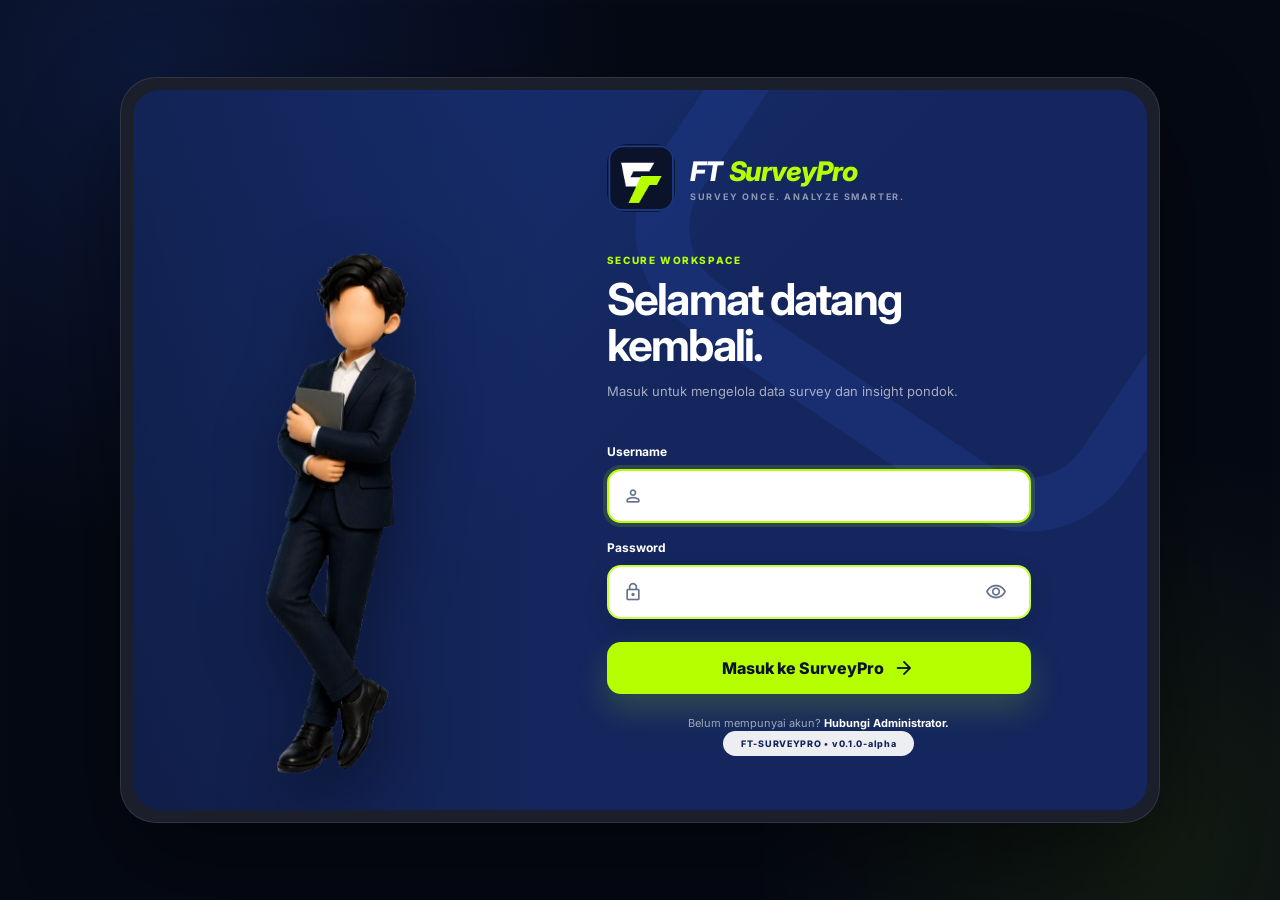
==== commit f3031e46: "Add files via upload Add FT-SURVEYPRO authentication" ====
--- a/index.html
+++ b/index.html
@@ -8,10 +8,13 @@
 
   <meta charset="UTF-8">
 
-  <meta
-    name="theme-color"
-    content="#0B132B"
-  >
+  <meta
+    name="theme-color"
+    content="#0B132B"
+  >
+
+  <meta name="apple-mobile-web-app-capable" content="yes">
+  <meta name="apple-mobile-web-app-status-bar-style" content="black-translucent">
 
   <meta
     name="description"
@@ -38,13 +41,72 @@
   <link rel="stylesheet" href="./assets/css/pondok.css">
   <link rel="stylesheet" href="./assets/css/survey.css">
   <link rel="stylesheet" href="./assets/css/insight.css">
-  <link rel="stylesheet" href="./assets/css/settings.css">
-</head>
-
-<body>
-  <div
-    class="ftsp-loader"
-    id="pageLoader"
+  <link rel="stylesheet" href="./assets/css/settings.css">
+  <link rel="stylesheet" href="./assets/css/auth.css">
+</head>
+
+<body>
+  <section class="ftsp-auth" id="authScreen" aria-labelledby="authTitle">
+    <div class="ftsp-auth__shell">
+      <div class="ftsp-auth__panel">
+        <div class="ftsp-auth__character" aria-hidden="true">
+          <img src="./assets/images/auth-character.png" alt="">
+        </div>
+
+        <main class="ftsp-auth__content">
+          <div class="ftsp-auth__brand">
+            <img src="./icons/icon-192.png" alt="Logo FT-SURVEYPRO">
+            <div>
+              <span>FT</span>
+              <strong>SurveyPro</strong>
+              <small>Survey Once. Analyze Smarter.</small>
+            </div>
+          </div>
+
+          <div class="ftsp-auth__heading">
+            <p>SECURE WORKSPACE</p>
+            <h1 id="authTitle">Selamat datang kembali.</h1>
+            <span>Masuk untuk mengelola data survey dan insight pondok.</span>
+          </div>
+
+          <form class="ftsp-auth__form" id="authForm">
+            <label for="authUsername">Username</label>
+            <div class="ftsp-auth__control">
+              <span class="material-symbols-rounded" aria-hidden="true">person</span>
+              <input id="authUsername" name="username" type="text" autocomplete="username" autocapitalize="none" spellcheck="false" required>
+            </div>
+
+            <label for="authPassword">Password</label>
+            <div class="ftsp-auth__control">
+              <span class="material-symbols-rounded" aria-hidden="true">lock</span>
+              <input id="authPassword" name="password" type="password" autocomplete="current-password" required>
+              <button type="button" id="authTogglePassword" aria-label="Tampilkan password">
+                <span class="material-symbols-rounded" aria-hidden="true">visibility</span>
+              </button>
+            </div>
+
+            <p class="ftsp-auth__error" id="authError" role="alert" hidden></p>
+
+            <button class="ftsp-auth__submit" id="authSubmit" type="submit">
+              <span id="authSubmitLabel">Masuk ke SurveyPro</span>
+              <span class="material-symbols-rounded" aria-hidden="true">arrow_forward</span>
+            </button>
+          </form>
+
+          <p class="ftsp-auth__help">
+            Belum mempunyai akun? <strong>Hubungi Administrator.</strong>
+          </p>
+
+          <div class="ftsp-auth__version">FT-SURVEYPRO • v0.1.0-alpha</div>
+        </main>
+      </div>
+    </div>
+  </section>
+
+  <div
+    class="ftsp-loader"
+    id="pageLoader"
+    hidden
     aria-live="polite"
     aria-label="Memuat aplikasi"
   >
@@ -197,8 +259,18 @@
           </h1>
         </div>
 
-        <div class="ftsp-topbar__actions">
-          <button
+        <div class="ftsp-topbar__actions">
+          <button
+            class="ftsp-icon-btn"
+            id="logoutButton"
+            type="button"
+            aria-label="Keluar dari aplikasi"
+            title="Logout"
+          >
+            <span class="material-symbols-rounded" aria-hidden="true">logout</span>
+          </button>
+
+          <button
             class="ftsp-icon-btn"
             id="refreshButton"
             type="button"
@@ -1677,6 +1749,7 @@
 
   <script src="./assets/js/config.js"></script>
   <script src="./assets/js/api.js"></script>
+  <script src="./assets/js/auth.js"></script>
   <script src="./assets/js/app.js"></script>
   <script src="./assets/js/pondok.js"></script>
   <script src="./assets/js/survey.js"></script>
--- a/assets/css/auth.css
+++ b/assets/css/auth.css
@@ -0,0 +1,295 @@
+.ftsp-auth {
+  position: fixed;
+  inset: 0;
+  z-index: 10000;
+  overflow: auto;
+  display: grid;
+  place-items: center;
+  min-height: 100vh;
+  min-height: 100dvh;
+  padding: 24px;
+  background:
+    radial-gradient(circle at 12% 8%, rgba(30, 58, 138, .32), transparent 34%),
+    radial-gradient(circle at 90% 94%, rgba(182, 255, 0, .08), transparent 28%),
+    #050914;
+  font-family: Inter, system-ui, sans-serif;
+}
+
+.ftsp-auth__shell {
+  width: min(1040px, 100%);
+  padding: 12px;
+  border: 1px solid rgba(148, 163, 184, .18);
+  border-radius: 36px;
+  background: #1a1f2b;
+  box-shadow: 0 40px 100px rgba(0, 0, 0, .48);
+}
+
+.ftsp-auth__panel {
+  position: relative;
+  overflow: hidden;
+  display: grid;
+  grid-template-columns: minmax(280px, .82fr) minmax(420px, 1.18fr);
+  min-height: min(720px, calc(100dvh - 72px));
+  border-radius: 27px;
+  background:
+    linear-gradient(135deg, rgba(37, 99, 235, .18), transparent 48%),
+    #14265d;
+}
+
+.ftsp-auth__panel::before {
+  content: "";
+  position: absolute;
+  top: -190px;
+  right: -120px;
+  width: 460px;
+  height: 460px;
+  border: 54px solid rgba(30, 58, 138, .42);
+  border-radius: 120px;
+  transform: rotate(34deg);
+}
+
+.ftsp-auth__character {
+  position: relative;
+  z-index: 2;
+  display: flex;
+  align-items: flex-end;
+  justify-content: center;
+  min-width: 0;
+  background: linear-gradient(90deg, rgba(11, 19, 43, .45), transparent);
+}
+
+.ftsp-auth__character img {
+  display: block;
+  width: min(390px, 100%);
+  max-height: 88%;
+  object-fit: contain;
+  object-position: center bottom;
+  filter: drop-shadow(0 28px 34px rgba(0, 0, 0, .4));
+}
+
+.ftsp-auth__content {
+  position: relative;
+  z-index: 3;
+  display: flex;
+  flex-direction: column;
+  justify-content: center;
+  width: min(540px, 100%);
+  padding: 54px 58px;
+  color: #fff;
+}
+
+.ftsp-auth__brand {
+  display: flex;
+  align-items: center;
+  gap: 15px;
+}
+
+.ftsp-auth__brand img {
+  width: 68px;
+  height: 68px;
+  border-radius: 20px;
+}
+
+.ftsp-auth__brand div {
+  display: grid;
+  grid-template-columns: auto 1fr;
+  align-items: baseline;
+  column-gap: 7px;
+}
+
+.ftsp-auth__brand span,
+.ftsp-auth__brand strong {
+  font-size: 27px;
+  font-style: italic;
+  font-weight: 800;
+  letter-spacing: -.04em;
+}
+
+.ftsp-auth__brand strong {
+  color: #b6ff00;
+}
+
+.ftsp-auth__brand small {
+  grid-column: 1 / -1;
+  margin-top: 3px;
+  color: rgba(255, 255, 255, .52);
+  font-size: 9px;
+  font-weight: 700;
+  letter-spacing: .2em;
+  text-transform: uppercase;
+}
+
+.ftsp-auth__heading {
+  margin-top: 42px;
+}
+
+.ftsp-auth__heading p {
+  margin: 0 0 10px;
+  color: #b6ff00;
+  font-size: 10px;
+  font-weight: 800;
+  letter-spacing: .16em;
+}
+
+.ftsp-auth__heading h1 {
+  margin: 0;
+  font-size: clamp(30px, 4vw, 44px);
+  line-height: 1.05;
+  letter-spacing: -.04em;
+}
+
+.ftsp-auth__heading > span {
+  display: block;
+  max-width: 420px;
+  margin-top: 13px;
+  color: rgba(255, 255, 255, .62);
+  font-size: 13px;
+  line-height: 1.65;
+}
+
+.ftsp-auth__form {
+  display: grid;
+  gap: 10px;
+  margin-top: 34px;
+}
+
+.ftsp-auth__form > label {
+  margin-top: 7px;
+  font-size: 12px;
+  font-weight: 700;
+}
+
+.ftsp-auth__control {
+  display: grid;
+  grid-template-columns: 24px minmax(0, 1fr) auto;
+  align-items: center;
+  min-height: 54px;
+  padding: 0 14px;
+  border: 2px solid rgba(182, 255, 0, .76);
+  border-radius: 14px;
+  background: #fff;
+  box-shadow: 0 10px 26px rgba(0, 0, 0, .12);
+}
+
+.ftsp-auth__control:focus-within {
+  border-color: #b6ff00;
+  box-shadow: 0 0 0 4px rgba(182, 255, 0, .14);
+}
+
+.ftsp-auth__control > .material-symbols-rounded {
+  color: #64748b;
+  font-size: 20px;
+}
+
+.ftsp-auth__control input {
+  min-width: 0;
+  height: 50px;
+  padding: 0 10px;
+  border: 0;
+  outline: 0;
+  background: transparent;
+  color: #0b132b;
+  font-size: 15px;
+  font-weight: 600;
+}
+
+.ftsp-auth__control button {
+  display: grid;
+  place-items: center;
+  width: 38px;
+  height: 38px;
+  border: 0;
+  border-radius: 10px;
+  background: transparent;
+  color: #64748b;
+  cursor: pointer;
+}
+
+.ftsp-auth__error {
+  margin: 4px 0 0;
+  padding: 10px 12px;
+  border-radius: 10px;
+  background: rgba(220, 38, 38, .16);
+  color: #fecaca;
+  font-size: 11px;
+  line-height: 1.5;
+}
+
+.ftsp-auth__submit {
+  display: flex;
+  align-items: center;
+  justify-content: center;
+  gap: 9px;
+  min-height: 52px;
+  margin-top: 13px;
+  border: 0;
+  border-radius: 14px;
+  background: #b6ff00;
+  color: #0b132b;
+  cursor: pointer;
+  font-weight: 800;
+  box-shadow: 0 15px 32px rgba(182, 255, 0, .18);
+}
+
+.ftsp-auth__submit:disabled {
+  cursor: wait;
+  opacity: .66;
+}
+
+.ftsp-auth__help {
+  margin: 22px 0 0;
+  color: rgba(255, 255, 255, .58);
+  font-size: 11px;
+  text-align: center;
+}
+
+.ftsp-auth__help strong {
+  color: #fff;
+}
+
+.ftsp-auth__version {
+  align-self: center;
+  margin-top: auto;
+  padding: 7px 18px;
+  border-radius: 999px;
+  background: rgba(255, 255, 255, .92);
+  color: #14265d;
+  font-size: 9px;
+  font-weight: 800;
+  letter-spacing: .08em;
+}
+
+@media (max-width: 760px) {
+  .ftsp-auth { padding: 0; }
+  .ftsp-auth__shell { min-height: 100dvh; padding: 0; border: 0; border-radius: 0; }
+  .ftsp-auth__panel { grid-template-columns: 1fr; min-height: 100dvh; border-radius: 0; }
+  .ftsp-auth__character { position: absolute; left: -45px; bottom: 0; width: 220px; height: 58%; opacity: .22; pointer-events: none; }
+  .ftsp-auth__character img { width: 100%; max-height: 100%; }
+  .ftsp-auth__content { width: 100%; min-height: 100dvh; padding: max(34px, env(safe-area-inset-top)) 24px max(24px, env(safe-area-inset-bottom)); }
+  .ftsp-auth__brand img { width: 58px; height: 58px; border-radius: 17px; }
+  .ftsp-auth__brand span, .ftsp-auth__brand strong { font-size: 23px; }
+  .ftsp-auth__heading { margin-top: 45px; }
+  .ftsp-auth__heading h1 { font-size: 34px; }
+  .ftsp-auth__form { margin-top: 30px; }
+  .ftsp-auth__version { position: relative; z-index: 2; margin-top: auto; }
+}
+
+@media (max-width: 380px) {
+  .ftsp-auth__content { padding-left: 18px; padding-right: 18px; }
+  .ftsp-auth__heading h1 { font-size: 30px; }
+}
+
+html[data-user-role="VIEWER"] #quickAddButton,
+html[data-user-role="VIEWER"] [data-action="open-survey"],
+html[data-user-role="VIEWER"] [data-ftsp-pondok-add],
+html[data-user-role="VIEWER"] [data-ftsp-survey-add],
+html[data-user-role="VIEWER"] [data-survey-action],
+html[data-user-role="VIEWER"] [data-pondok-action] {
+  display: none !important;
+}
+
+@media (max-width: 768px) {
+  html:not([data-user-role="ADMIN"]) .ftsp-bottom-nav {
+    grid-template-columns: repeat(4, minmax(0, 1fr));
+  }
+}
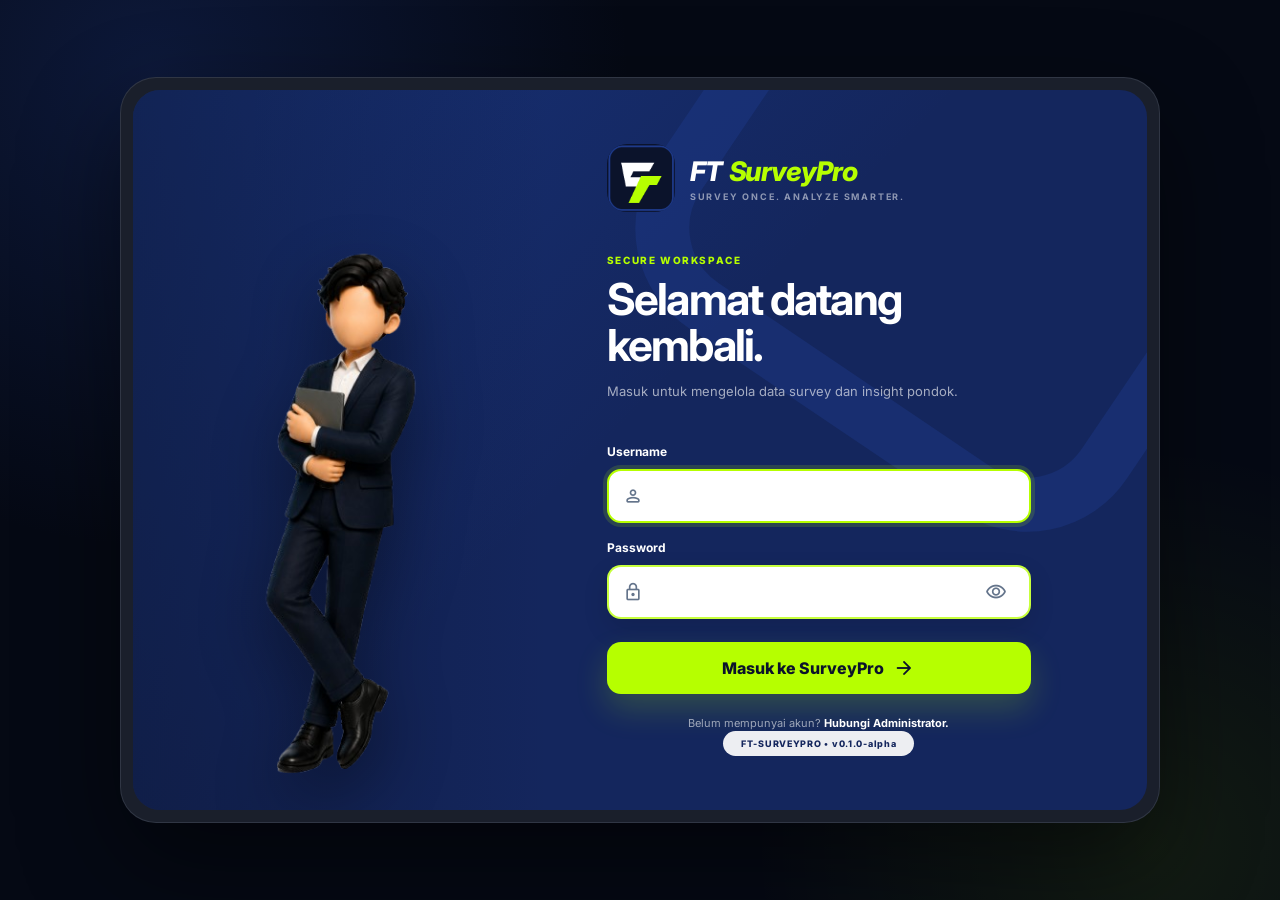
==== commit 4aa89c27: "Add files via upload" ====
--- a/index.html
+++ b/index.html
@@ -37,12 +37,12 @@
     href="https://fonts.googleapis.com/css2?family=Inter:wght@400;500;600;700;800&family=Material+Symbols+Rounded:opsz,wght,FILL,GRAD@20..48,400,0,0"
   >
 
-  <link rel="stylesheet" href="./assets/css/app.css">
-  <link rel="stylesheet" href="./assets/css/pondok.css">
-  <link rel="stylesheet" href="./assets/css/survey.css">
-  <link rel="stylesheet" href="./assets/css/insight.css">
-  <link rel="stylesheet" href="./assets/css/settings.css">
-  <link rel="stylesheet" href="./assets/css/auth.css">
+  <link rel="stylesheet" href="./assets/css/app.css?v=4">
+  <link rel="stylesheet" href="./assets/css/pondok.css?v=4">
+  <link rel="stylesheet" href="./assets/css/survey.css?v=4">
+  <link rel="stylesheet" href="./assets/css/insight.css?v=4">
+  <link rel="stylesheet" href="./assets/css/settings.css?v=4">
+  <link rel="stylesheet" href="./assets/css/auth.css?v=4">
 </head>
 
 <body>
@@ -1747,13 +1747,13 @@
   </section>
 </div>
 
-  <script src="./assets/js/config.js"></script>
-  <script src="./assets/js/api.js"></script>
-  <script src="./assets/js/auth.js"></script>
-  <script src="./assets/js/app.js"></script>
-  <script src="./assets/js/pondok.js"></script>
-  <script src="./assets/js/survey.js"></script>
-  <script src="./assets/js/insight.js"></script>
-  <script src="./assets/js/settings.js"></script>
+  <script src="./assets/js/config.js?v=4"></script>
+  <script src="./assets/js/api.js?v=4"></script>
+  <script src="./assets/js/auth.js?v=4"></script>
+  <script src="./assets/js/app.js?v=4"></script>
+  <script src="./assets/js/pondok.js?v=4"></script>
+  <script src="./assets/js/survey.js?v=4"></script>
+  <script src="./assets/js/insight.js?v=4"></script>
+  <script src="./assets/js/settings.js?v=4"></script>
 </body>
 </html>
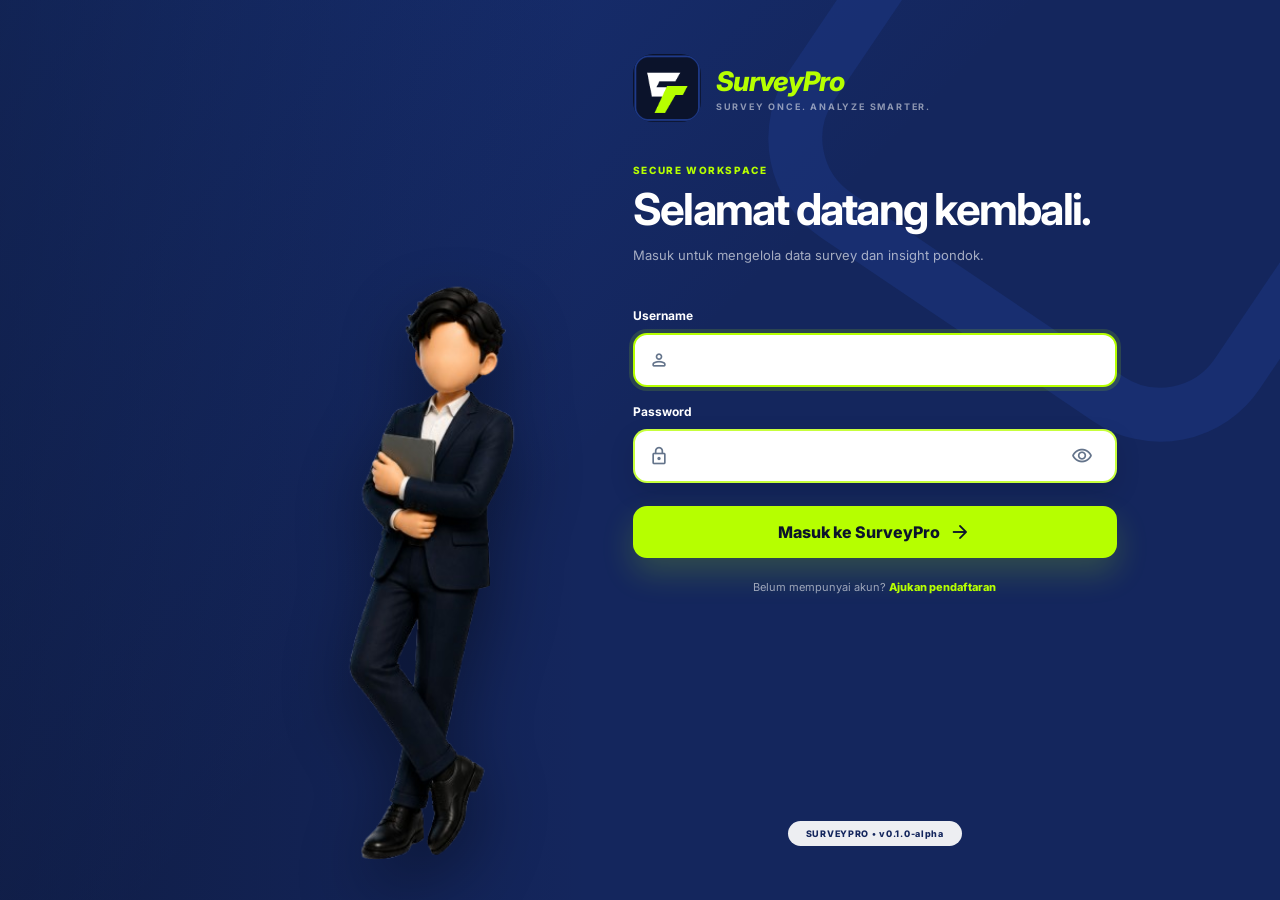
==== commit 22a04b85: "Add files via upload SurveyPro UI and registration v5" ====
--- a/index.html
+++ b/index.html
@@ -2,7 +2,9 @@
 <html lang="id">
 <head>
   <meta name="viewport" content="width=device-width, initial-scale=1, viewport-fit=cover">
-  <title>FT-SURVEYPRO</title>
+  <title>SurveyPro</title>
+  <link rel="icon" type="image/png" sizes="192x192" href="./icons/icon-192.png?v=5">
+  <link rel="shortcut icon" href="./icons/icon-192.png?v=5">
   <link rel="manifest" href="./manifest.json">
   <link rel="apple-touch-icon" href="./icons/icon-180.png">
 
@@ -18,7 +20,7 @@
 
   <meta
     name="description"
-    content="FT-SURVEYPRO — Survey Once. Analyze Smarter."
+    content="SurveyPro — Survey Once. Analyze Smarter."
   >
 
   <link
@@ -37,12 +39,12 @@
     href="https://fonts.googleapis.com/css2?family=Inter:wght@400;500;600;700;800&family=Material+Symbols+Rounded:opsz,wght,FILL,GRAD@20..48,400,0,0"
   >
 
-  <link rel="stylesheet" href="./assets/css/app.css?v=4">
-  <link rel="stylesheet" href="./assets/css/pondok.css?v=4">
-  <link rel="stylesheet" href="./assets/css/survey.css?v=4">
-  <link rel="stylesheet" href="./assets/css/insight.css?v=4">
-  <link rel="stylesheet" href="./assets/css/settings.css?v=4">
-  <link rel="stylesheet" href="./assets/css/auth.css?v=4">
+  <link rel="stylesheet" href="./assets/css/app.css?v=5">
+  <link rel="stylesheet" href="./assets/css/pondok.css?v=5">
+  <link rel="stylesheet" href="./assets/css/survey.css?v=5">
+  <link rel="stylesheet" href="./assets/css/insight.css?v=5">
+  <link rel="stylesheet" href="./assets/css/settings.css?v=5">
+  <link rel="stylesheet" href="./assets/css/auth.css?v=5">
 </head>
 
 <body>
@@ -55,9 +57,8 @@
 
         <main class="ftsp-auth__content">
           <div class="ftsp-auth__brand">
-            <img src="./icons/icon-192.png" alt="Logo FT-SURVEYPRO">
+            <img src="./icons/icon-192.png" alt="Logo SurveyPro">
             <div>
-              <span>FT</span>
               <strong>SurveyPro</strong>
               <small>Survey Once. Analyze Smarter.</small>
             </div>
@@ -94,12 +95,72 @@
           </form>
 
           <p class="ftsp-auth__help">
-            Belum mempunyai akun? <strong>Hubungi Administrator.</strong>
+            Belum mempunyai akun?
+            <button type="button" id="openRegistration">Ajukan pendaftaran</button>
           </p>
 
-          <div class="ftsp-auth__version">FT-SURVEYPRO • v0.1.0-alpha</div>
+          <div class="ftsp-auth__version">SURVEYPRO • v0.1.0-alpha</div>
         </main>
       </div>
+    </div>
+
+    <div class="ftsp-register" id="registrationModal" hidden>
+      <button class="ftsp-register__backdrop" type="button" data-registration-close aria-label="Tutup pendaftaran"></button>
+
+      <section class="ftsp-register__card" role="dialog" aria-modal="true" aria-labelledby="registrationTitle">
+        <header>
+          <div>
+            <span>PENDAFTARAN AKUN</span>
+            <h2 id="registrationTitle">Buat akses SurveyPro</h2>
+          </div>
+          <button type="button" data-registration-close aria-label="Tutup">
+            <span class="material-symbols-rounded" aria-hidden="true">close</span>
+          </button>
+        </header>
+
+        <form id="registrationForm">
+          <div class="ftsp-register__type">
+            <label>
+              <input type="radio" name="applicantType" value="PERSONAL" checked>
+              <span><b>Perorangan</b><small>Akun untuk pengguna individu</small></span>
+            </label>
+            <label>
+              <input type="radio" name="applicantType" value="INSTITUTION">
+              <span><b>Lembaga</b><small>Akun mewakili institusi</small></span>
+            </label>
+          </div>
+
+          <div class="ftsp-register__grid">
+            <label class="is-full">
+              <span>Nama lengkap / nama lembaga *</span>
+              <input name="name" type="text" maxlength="80" required>
+            </label>
+            <label>
+              <span>Username *</span>
+              <input name="username" type="text" minlength="3" maxlength="30" autocomplete="username" autocapitalize="none" required>
+            </label>
+            <label>
+              <span>Password *</span>
+              <input name="password" type="password" minlength="8" autocomplete="new-password" required>
+            </label>
+            <label>
+              <span>Nomor HP <small>(opsional)</small></span>
+              <input name="phone" type="tel" inputmode="tel">
+            </label>
+            <label>
+              <span>Email <small>(opsional)</small></span>
+              <input name="email" type="email" autocomplete="email">
+            </label>
+          </div>
+
+          <p class="ftsp-register__message" id="registrationMessage" role="status" hidden></p>
+
+          <button class="ftsp-register__submit" id="registrationSubmit" type="submit">
+            <span id="registrationSubmitLabel">Kirim Pendaftaran</span>
+            <span class="material-symbols-rounded" aria-hidden="true">send</span>
+          </button>
+        </form>
+      </section>
     </div>
   </section>
 
@@ -116,7 +177,7 @@
       </div>
 
       <div>
-        <strong>FT-SURVEYPRO</strong>
+        <strong>SurveyPro</strong>
         <small>
           Survey Once. Analyze Smarter.
         </small>
@@ -238,7 +299,7 @@
 
       <div class="ftsp-sidebar__footer">
         <span>
-          FT-SURVEYPRO
+          SurveyPro
         </span>
 
         <small>
@@ -315,7 +376,7 @@
           <div class="ftsp-hero">
             <div class="ftsp-hero__content">
               <p class="ftsp-hero__eyebrow">
-                FT-SURVEYPRO
+                SurveyPro
               </p>
 
               <h2>
@@ -1747,13 +1808,13 @@
   </section>
 </div>
 
-  <script src="./assets/js/config.js?v=4"></script>
-  <script src="./assets/js/api.js?v=4"></script>
-  <script src="./assets/js/auth.js?v=4"></script>
-  <script src="./assets/js/app.js?v=4"></script>
-  <script src="./assets/js/pondok.js?v=4"></script>
-  <script src="./assets/js/survey.js?v=4"></script>
-  <script src="./assets/js/insight.js?v=4"></script>
-  <script src="./assets/js/settings.js?v=4"></script>
+  <script src="./assets/js/config.js?v=5"></script>
+  <script src="./assets/js/api.js?v=5"></script>
+  <script src="./assets/js/auth.js?v=5"></script>
+  <script src="./assets/js/app.js?v=5"></script>
+  <script src="./assets/js/pondok.js?v=5"></script>
+  <script src="./assets/js/survey.js?v=5"></script>
+  <script src="./assets/js/insight.js?v=5"></script>
+  <script src="./assets/js/settings.js?v=5"></script>
 </body>
 </html>
--- a/assets/css/insight.css
+++ b/assets/css/insight.css
@@ -508,10 +508,32 @@
     font-size: 11px;
   }
 
-  .ftsp-insight-loading {
-    opacity: .58;
-    pointer-events: none;
-  }
+  .ftsp-insight-loading {
+    position: relative;
+    pointer-events: none;
+  }
+
+  .ftsp-insight-loading::after {
+    content: "Memuat insight…";
+    position: fixed;
+    top: calc(var(--ftsp-topbar-height) + 16px);
+    left: calc((100% + var(--ftsp-sidebar-width)) / 2);
+    z-index: 80;
+    padding: 10px 16px;
+    border-radius: 999px;
+    background: var(--ftsp-navy-950);
+    color: var(--ftsp-white);
+    font-size: 11px;
+    font-weight: 700;
+    box-shadow: var(--ftsp-shadow-lg);
+    transform: translateX(-50%);
+  }
+
+  @media (max-width: 768px) {
+    .ftsp-insight-loading::after {
+      left: 50%;
+    }
+  }
 
   @media (max-width: 1100px) {
     .ftsp-insight-summary {
--- a/assets/css/settings.css
+++ b/assets/css/settings.css
@@ -390,10 +390,32 @@
     cursor: not-allowed;
   }
 
-  .ftsp-settings-loading {
-    opacity: .58;
-    pointer-events: none;
-  }
+  .ftsp-settings-loading {
+    position: relative;
+    pointer-events: none;
+  }
+
+  .ftsp-settings-loading::after {
+    content: "Memuat pengaturan…";
+    position: fixed;
+    top: calc(var(--ftsp-topbar-height) + 16px);
+    left: calc((100% + var(--ftsp-sidebar-width)) / 2);
+    z-index: 80;
+    padding: 10px 16px;
+    border-radius: 999px;
+    background: var(--ftsp-navy-950);
+    color: var(--ftsp-white);
+    font-size: 11px;
+    font-weight: 700;
+    box-shadow: var(--ftsp-shadow-lg);
+    transform: translateX(-50%);
+  }
+
+  @media (max-width: 768px) {
+    .ftsp-settings-loading::after {
+      left: 50%;
+    }
+  }
 
   @media (max-width: 960px) {
     .ftsp-settings-hero {
--- a/assets/css/auth.css
+++ b/assets/css/auth.css
@@ -7,7 +7,7 @@
   place-items: center;
   min-height: 100vh;
   min-height: 100dvh;
-  padding: 24px;
+  padding: 0;
   background:
     radial-gradient(circle at 12% 8%, rgba(30, 58, 138, .32), transparent 34%),
     radial-gradient(circle at 90% 94%, rgba(182, 255, 0, .08), transparent 28%),
@@ -16,21 +16,24 @@
 }
 
 .ftsp-auth__shell {
-  width: min(1040px, 100%);
-  padding: 12px;
-  border: 1px solid rgba(148, 163, 184, .18);
-  border-radius: 36px;
-  background: #1a1f2b;
-  box-shadow: 0 40px 100px rgba(0, 0, 0, .48);
+  width: 100%;
+  min-height: 100vh;
+  min-height: 100dvh;
+  padding: 0;
+  border: 0;
+  border-radius: 0;
+  background: transparent;
+  box-shadow: none;
 }
 
 .ftsp-auth__panel {
   position: relative;
   overflow: hidden;
   display: grid;
-  grid-template-columns: minmax(280px, .82fr) minmax(420px, 1.18fr);
-  min-height: min(720px, calc(100dvh - 72px));
-  border-radius: 27px;
+  grid-template-columns: minmax(300px, .92fr) minmax(420px, 1.08fr);
+  min-height: 100vh;
+  min-height: 100dvh;
+  border-radius: 0;
   background:
     linear-gradient(135deg, rgba(37, 99, 235, .18), transparent 48%),
     #14265d;
@@ -53,18 +56,19 @@
   z-index: 2;
   display: flex;
   align-items: flex-end;
-  justify-content: center;
+  justify-content: flex-end;
   min-width: 0;
   background: linear-gradient(90deg, rgba(11, 19, 43, .45), transparent);
 }
 
 .ftsp-auth__character img {
   display: block;
-  width: min(390px, 100%);
-  max-height: 88%;
+  width: min(430px, 100%);
+  max-height: 90%;
   object-fit: contain;
   object-position: center bottom;
   filter: drop-shadow(0 28px 34px rgba(0, 0, 0, .4));
+  transform: translateX(58px);
 }
 
 .ftsp-auth__content {
@@ -73,8 +77,8 @@
   display: flex;
   flex-direction: column;
   justify-content: center;
-  width: min(540px, 100%);
-  padding: 54px 58px;
+  width: min(600px, 100%);
+  padding: 54px 72px 54px 44px;
   color: #fff;
 }
 
@@ -92,12 +96,11 @@
 
 .ftsp-auth__brand div {
   display: grid;
-  grid-template-columns: auto 1fr;
+  grid-template-columns: 1fr;
   align-items: baseline;
   column-gap: 7px;
 }
 
-.ftsp-auth__brand span,
 .ftsp-auth__brand strong {
   font-size: 27px;
   font-style: italic;
@@ -247,6 +250,16 @@
   color: #fff;
 }
 
+.ftsp-auth__help button {
+  padding: 0;
+  border: 0;
+  background: transparent;
+  color: #b6ff00;
+  cursor: pointer;
+  font: inherit;
+  font-weight: 800;
+}
+
 .ftsp-auth__version {
   align-self: center;
   margin-top: auto;
@@ -265,6 +278,7 @@
   .ftsp-auth__panel { grid-template-columns: 1fr; min-height: 100dvh; border-radius: 0; }
   .ftsp-auth__character { position: absolute; left: -45px; bottom: 0; width: 220px; height: 58%; opacity: .22; pointer-events: none; }
   .ftsp-auth__character img { width: 100%; max-height: 100%; }
+  .ftsp-auth__character img { transform: translateX(22px); }
   .ftsp-auth__content { width: 100%; min-height: 100dvh; padding: max(34px, env(safe-area-inset-top)) 24px max(24px, env(safe-area-inset-bottom)); }
   .ftsp-auth__brand img { width: 58px; height: 58px; border-radius: 17px; }
   .ftsp-auth__brand span, .ftsp-auth__brand strong { font-size: 23px; }
@@ -274,6 +288,164 @@
   .ftsp-auth__version { position: relative; z-index: 2; margin-top: auto; }
 }
 
+.ftsp-register {
+  position: fixed;
+  inset: 0;
+  z-index: 10020;
+  display: grid;
+  place-items: center;
+  padding: 20px;
+}
+
+.ftsp-register__backdrop {
+  position: absolute;
+  inset: 0;
+  width: 100%;
+  height: 100%;
+  border: 0;
+  background: rgba(5, 9, 20, .82);
+  backdrop-filter: blur(10px);
+  -webkit-backdrop-filter: blur(10px);
+}
+
+.ftsp-register__card {
+  position: relative;
+  z-index: 2;
+  overflow: auto;
+  width: min(650px, 100%);
+  max-height: calc(100dvh - 40px);
+  padding: 26px;
+  border: 1px solid rgba(148, 163, 184, .28);
+  border-radius: 24px;
+  background: #fff;
+  color: #0b132b;
+  box-shadow: 0 30px 80px rgba(0, 0, 0, .45);
+}
+
+.ftsp-register__card > header {
+  display: flex;
+  align-items: flex-start;
+  justify-content: space-between;
+  gap: 18px;
+}
+
+.ftsp-register__card header span {
+  color: #1e3a8a;
+  font-size: 9px;
+  font-weight: 800;
+  letter-spacing: .14em;
+}
+
+.ftsp-register__card h2 {
+  margin: 5px 0 0;
+  font-size: 25px;
+  letter-spacing: -.03em;
+}
+
+.ftsp-register__card header > button {
+  display: grid;
+  place-items: center;
+  width: 40px;
+  height: 40px;
+  border: 0;
+  border-radius: 12px;
+  background: #f1f5f9;
+  color: #334155;
+  cursor: pointer;
+}
+
+.ftsp-register__type {
+  display: grid;
+  grid-template-columns: repeat(2, minmax(0, 1fr));
+  gap: 10px;
+  margin-top: 24px;
+}
+
+.ftsp-register__type label {
+  position: relative;
+  cursor: pointer;
+}
+
+.ftsp-register__type input {
+  position: absolute;
+  opacity: 0;
+}
+
+.ftsp-register__type span {
+  display: grid;
+  gap: 4px;
+  padding: 14px;
+  border: 1px solid #e2e8f0;
+  border-radius: 14px;
+  background: #f8fafc;
+}
+
+.ftsp-register__type input:checked + span {
+  border-color: #1e3a8a;
+  background: #eff6ff;
+  box-shadow: inset 0 0 0 1px #1e3a8a;
+}
+
+.ftsp-register__type b { font-size: 12px; }
+.ftsp-register__type small { color: #64748b; font-size: 10px; }
+
+.ftsp-register__grid {
+  display: grid;
+  grid-template-columns: repeat(2, minmax(0, 1fr));
+  gap: 14px;
+  margin-top: 18px;
+}
+
+.ftsp-register__grid label { display: grid; gap: 7px; }
+.ftsp-register__grid label.is-full { grid-column: 1 / -1; }
+.ftsp-register__grid label > span { color: #334155; font-size: 11px; font-weight: 700; }
+.ftsp-register__grid label > span small { color: #94a3b8; font-weight: 500; }
+.ftsp-register__grid input {
+  width: 100%;
+  min-height: 46px;
+  padding: 0 13px;
+  border: 1px solid #cbd5e1;
+  border-radius: 12px;
+  outline: 0;
+}
+.ftsp-register__grid input:focus { border-color: #1e3a8a; box-shadow: 0 0 0 3px rgba(30, 58, 138, .1); }
+
+.ftsp-register__message {
+  margin: 16px 0 0;
+  padding: 13px;
+  border-radius: 12px;
+  background: #eff6ff;
+  color: #1e3a8a;
+  font-size: 11px;
+  line-height: 1.55;
+}
+.ftsp-register__message.is-success { background: #f0fdf4; color: #166534; }
+.ftsp-register__message.is-error { background: #fef2f2; color: #b91c1c; }
+
+.ftsp-register__submit {
+  display: flex;
+  align-items: center;
+  justify-content: center;
+  gap: 8px;
+  width: 100%;
+  min-height: 48px;
+  margin-top: 17px;
+  border: 0;
+  border-radius: 13px;
+  background: #0b132b;
+  color: #fff;
+  cursor: pointer;
+  font-weight: 800;
+}
+.ftsp-register__submit:disabled { opacity: .6; cursor: wait; }
+
+@media (max-width: 560px) {
+  .ftsp-register { padding: 0; align-items: end; }
+  .ftsp-register__card { width: 100%; max-height: 92dvh; padding: 22px 18px max(22px, env(safe-area-inset-bottom)); border-radius: 24px 24px 0 0; }
+  .ftsp-register__grid { grid-template-columns: 1fr; }
+  .ftsp-register__grid label.is-full { grid-column: auto; }
+}
+
 @media (max-width: 380px) {
   .ftsp-auth__content { padding-left: 18px; padding-right: 18px; }
   .ftsp-auth__heading h1 { font-size: 30px; }
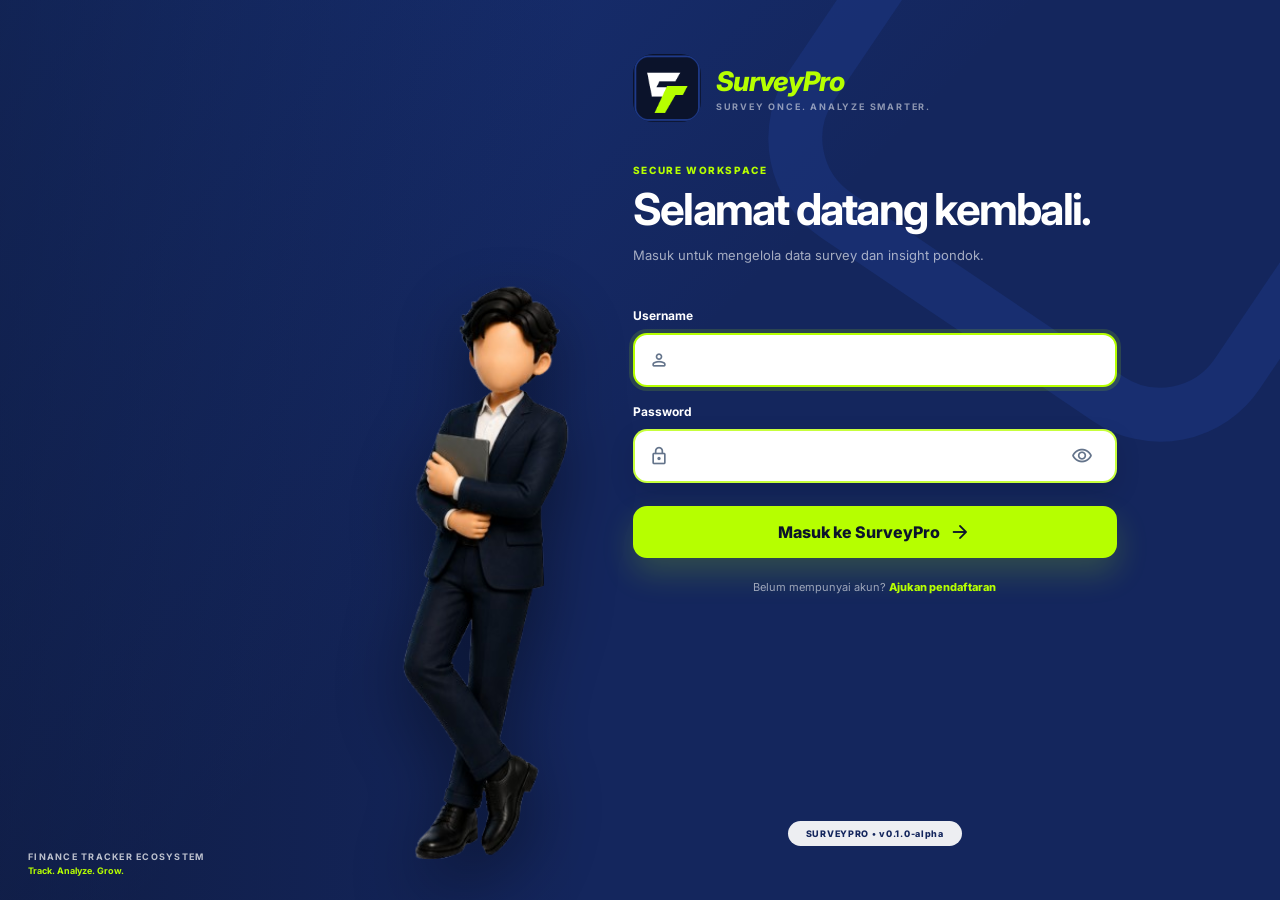
==== commit 7e23cfca: "Add files via upload" ====
--- a/index.html
+++ b/index.html
@@ -3,8 +3,8 @@
 <head>
   <meta name="viewport" content="width=device-width, initial-scale=1, viewport-fit=cover">
   <title>SurveyPro</title>
-  <link rel="icon" type="image/png" sizes="192x192" href="./icons/icon-192.png?v=5">
-  <link rel="shortcut icon" href="./icons/icon-192.png?v=5">
+  <link rel="icon" type="image/png" sizes="192x192" href="./icons/icon-192.png?v=6">
+  <link rel="shortcut icon" href="./icons/icon-192.png?v=6">
   <link rel="manifest" href="./manifest.json">
   <link rel="apple-touch-icon" href="./icons/icon-180.png">
 
@@ -39,12 +39,13 @@
     href="https://fonts.googleapis.com/css2?family=Inter:wght@400;500;600;700;800&family=Material+Symbols+Rounded:opsz,wght,FILL,GRAD@20..48,400,0,0"
   >
 
-  <link rel="stylesheet" href="./assets/css/app.css?v=5">
-  <link rel="stylesheet" href="./assets/css/pondok.css?v=5">
-  <link rel="stylesheet" href="./assets/css/survey.css?v=5">
-  <link rel="stylesheet" href="./assets/css/insight.css?v=5">
-  <link rel="stylesheet" href="./assets/css/settings.css?v=5">
-  <link rel="stylesheet" href="./assets/css/auth.css?v=5">
+  <link rel="stylesheet" href="./assets/css/app.css?v=6">
+  <link rel="stylesheet" href="./assets/css/pondok.css?v=6">
+  <link rel="stylesheet" href="./assets/css/survey.css?v=6">
+  <link rel="stylesheet" href="./assets/css/insight.css?v=6">
+  <link rel="stylesheet" href="./assets/css/settings.css?v=6">
+  <link rel="stylesheet" href="./assets/css/auth.css?v=6">
+  <link rel="stylesheet" href="./assets/css/users.css?v=6">
 </head>
 
 <body>
@@ -53,6 +54,11 @@
       <div class="ftsp-auth__panel">
         <div class="ftsp-auth__character" aria-hidden="true">
           <img src="./assets/images/auth-character.png" alt="">
+        </div>
+
+        <div class="ftsp-auth__ecosystem">
+          <strong>FINANCE TRACKER ECOSYSTEM</strong>
+          <span>Track. Analyze. Grow.</span>
         </div>
 
         <main class="ftsp-auth__content">
@@ -160,6 +166,16 @@
             <span class="material-symbols-rounded" aria-hidden="true">send</span>
           </button>
         </form>
+
+        <div class="ftsp-register__success" id="registrationSuccess" hidden>
+          <span class="material-symbols-rounded" aria-hidden="true">mark_email_read</span>
+          <h3>Pendaftaran berhasil dikirim</h3>
+          <p>
+            Data Anda sudah diterima dan sedang menunggu pemeriksaan Administrator.
+            Silakan kembali login setelah akun disetujui dan diaktifkan.
+          </p>
+          <button type="button" id="registrationDone">Kembali ke Login</button>
+        </div>
       </section>
     </div>
   </section>
@@ -321,6 +337,16 @@
         </div>
 
         <div class="ftsp-topbar__actions">
+          <button
+            class="ftsp-icon-btn ftsp-admin-only"
+            id="adminMenuButton"
+            type="button"
+            aria-label="Buka menu admin"
+            title="Menu admin"
+          >
+            <span class="material-symbols-rounded" aria-hidden="true">menu</span>
+          </button>
+
           <button
             class="ftsp-icon-btn"
             id="logoutButton"
@@ -701,9 +727,14 @@
           </div>
         </section>
 
-        <section
-          class="ftsp-page"
-          data-page="settings"
+        <section
+          class="ftsp-page"
+          data-page="users"
+        ></section>
+
+        <section
+          class="ftsp-page"
+          data-page="settings"
         >
           <div class="ftsp-placeholder-page">
             <span
@@ -730,7 +761,7 @@
       class="ftsp-bottom-nav"
       aria-label="Navigasi mobile"
     >
-      <button
+      <button
         class="ftsp-bottom-nav__item is-active"
         type="button"
         data-route="dashboard"
@@ -802,10 +833,55 @@
           settings
         </span>
 
-        <span>Setting</span>
-      </button>
-    </nav>
-  </div>
+        <span>Setting</span>
+      </button>
+
+      <button
+        class="ftsp-bottom-nav__diamond ftsp-admin-only"
+        id="mobileAdminMenuButton"
+        type="button"
+        aria-label="Buka menu admin"
+      >
+        <span class="material-symbols-rounded" aria-hidden="true">admin_panel_settings</span>
+      </button>
+    </nav>
+  </div>
+
+  <div class="ftsp-admin-drawer" id="adminDrawer" hidden>
+    <button class="ftsp-admin-drawer__backdrop" type="button" data-admin-close aria-label="Tutup menu admin"></button>
+    <aside>
+      <header>
+        <div>
+          <span>ADMINISTRATOR</span>
+          <strong>Menu Pengelolaan</strong>
+        </div>
+        <button type="button" data-admin-close aria-label="Tutup">
+          <span class="material-symbols-rounded" aria-hidden="true">close</span>
+        </button>
+      </header>
+      <button type="button" data-admin-route="users">
+        <span class="material-symbols-rounded" aria-hidden="true">manage_accounts</span>
+        <span><b>Manajemen Akun</b><small>Verifikasi pendaftar dan kelola pengguna</small></span>
+      </button>
+      <button type="button" data-admin-route="settings">
+        <span class="material-symbols-rounded" aria-hidden="true">settings</span>
+        <span><b>Pengaturan</b><small>Konfigurasi aplikasi SurveyPro</small></span>
+      </button>
+    </aside>
+  </div>
+
+  <div class="ftsp-confirm" id="logoutModal" hidden>
+    <button class="ftsp-confirm__backdrop" type="button" data-logout-cancel aria-label="Batalkan logout"></button>
+    <section role="alertdialog" aria-modal="true" aria-labelledby="logoutTitle">
+      <span class="material-symbols-rounded" aria-hidden="true">logout</span>
+      <h2 id="logoutTitle">Keluar dari SurveyPro?</h2>
+      <p>Session pada perangkat ini akan diakhiri. Anda perlu login kembali untuk membuka aplikasi.</p>
+      <div>
+        <button type="button" data-logout-cancel>Batal</button>
+        <button type="button" id="confirmLogoutButton">Ya, Keluar</button>
+      </div>
+    </section>
+  </div>
 
   <div
     class="ftsp-toast"
@@ -1808,13 +1884,14 @@
   </section>
 </div>
 
-  <script src="./assets/js/config.js?v=5"></script>
-  <script src="./assets/js/api.js?v=5"></script>
-  <script src="./assets/js/auth.js?v=5"></script>
-  <script src="./assets/js/app.js?v=5"></script>
-  <script src="./assets/js/pondok.js?v=5"></script>
-  <script src="./assets/js/survey.js?v=5"></script>
-  <script src="./assets/js/insight.js?v=5"></script>
-  <script src="./assets/js/settings.js?v=5"></script>
+  <script src="./assets/js/config.js?v=6"></script>
+  <script src="./assets/js/api.js?v=6"></script>
+  <script src="./assets/js/auth.js?v=6"></script>
+  <script src="./assets/js/app.js?v=6"></script>
+  <script src="./assets/js/pondok.js?v=6"></script>
+  <script src="./assets/js/survey.js?v=6"></script>
+  <script src="./assets/js/insight.js?v=6"></script>
+  <script src="./assets/js/settings.js?v=6"></script>
+  <script src="./assets/js/users.js?v=6"></script>
 </body>
 </html>
--- a/assets/css/app.css
+++ b/assets/css/app.css
@@ -452,12 +452,20 @@
     color: var(--ftsp-gray-700);
   }
 
-  .ftsp-icon-btn:hover {
+  .ftsp-icon-btn:hover {
     border-color:
       var(--ftsp-blue-700);
 
-    color: var(--ftsp-blue-700);
-  }
+    color: var(--ftsp-blue-700);
+  }
+
+  .ftsp-icon-btn.is-loading .material-symbols-rounded {
+    animation: ftsp-refresh-spin .8s linear infinite;
+  }
+
+  @keyframes ftsp-refresh-spin {
+    to { transform: rotate(360deg); }
+  }
 
   .ftsp-primary-btn {
     min-height: 44px;
--- a/assets/css/auth.css
+++ b/assets/css/auth.css
@@ -68,7 +68,28 @@
   object-fit: contain;
   object-position: center bottom;
   filter: drop-shadow(0 28px 34px rgba(0, 0, 0, .4));
-  transform: translateX(58px);
+  transform: translateX(112px);
+}
+
+.ftsp-auth__ecosystem {
+  position: absolute;
+  left: 28px;
+  bottom: 24px;
+  z-index: 4;
+  display: grid;
+  gap: 3px;
+  color: rgba(255, 255, 255, .72);
+}
+
+.ftsp-auth__ecosystem strong {
+  font-size: 9px;
+  letter-spacing: .14em;
+}
+
+.ftsp-auth__ecosystem span {
+  color: #b6ff00;
+  font-size: 9px;
+  font-weight: 700;
 }
 
 .ftsp-auth__content {
@@ -279,6 +300,7 @@
   .ftsp-auth__character { position: absolute; left: -45px; bottom: 0; width: 220px; height: 58%; opacity: .22; pointer-events: none; }
   .ftsp-auth__character img { width: 100%; max-height: 100%; }
   .ftsp-auth__character img { transform: translateX(22px); }
+  .ftsp-auth__ecosystem { left: 18px; bottom: max(16px, env(safe-area-inset-bottom)); opacity: .72; }
   .ftsp-auth__content { width: 100%; min-height: 100dvh; padding: max(34px, env(safe-area-inset-top)) 24px max(24px, env(safe-area-inset-bottom)); }
   .ftsp-auth__brand img { width: 58px; height: 58px; border-radius: 17px; }
   .ftsp-auth__brand span, .ftsp-auth__brand strong { font-size: 23px; }
@@ -439,6 +461,48 @@
 }
 .ftsp-register__submit:disabled { opacity: .6; cursor: wait; }
 
+.ftsp-register__success {
+  padding: 34px 12px 10px;
+  text-align: center;
+}
+
+.ftsp-register__success > .material-symbols-rounded {
+  display: grid;
+  place-items: center;
+  width: 72px;
+  height: 72px;
+  margin: 0 auto;
+  border-radius: 22px;
+  background: #f0fdf4;
+  color: #16a34a;
+  font-size: 36px;
+}
+
+.ftsp-register__success h3 {
+  margin: 19px 0 0;
+  color: #0b132b;
+  font-size: 22px;
+}
+
+.ftsp-register__success p {
+  max-width: 430px;
+  margin: 10px auto 22px;
+  color: #64748b;
+  font-size: 12px;
+  line-height: 1.7;
+}
+
+.ftsp-register__success button {
+  min-height: 46px;
+  padding: 0 18px;
+  border: 0;
+  border-radius: 12px;
+  background: #0b132b;
+  color: #fff;
+  cursor: pointer;
+  font-weight: 800;
+}
+
 @media (max-width: 560px) {
   .ftsp-register { padding: 0; align-items: end; }
   .ftsp-register__card { width: 100%; max-height: 92dvh; padding: 22px 18px max(22px, env(safe-area-inset-bottom)); border-radius: 24px 24px 0 0; }
--- a/assets/css/users.css
+++ b/assets/css/users.css
@@ -0,0 +1,68 @@
+.ftsp-users { display: grid; gap: 16px; }
+.ftsp-users__hero { display: flex; align-items: center; justify-content: space-between; gap: 20px; padding: 24px; border-radius: 22px; background: linear-gradient(135deg, #0b132b, #1e3a8a); color: #fff; }
+.ftsp-users__hero span, .ftsp-users__panel header span { color: #b6ff00; font-size: 9px; font-weight: 800; letter-spacing: .14em; }
+.ftsp-users__hero h2 { margin: 6px 0 0; font-size: 28px; }
+.ftsp-users__hero p { margin: 8px 0 0; color: rgba(255,255,255,.64); font-size: 12px; }
+.ftsp-users__hero button { display: inline-flex; align-items: center; gap: 7px; min-height: 42px; padding: 0 15px; border: 0; border-radius: 12px; background: #b6ff00; color: #0b132b; cursor: pointer; font-weight: 800; }
+.ftsp-users__stats { display: grid; grid-template-columns: repeat(2, minmax(0, 1fr)); gap: 14px; }
+.ftsp-users__stats article { padding: 18px; border: 1px solid #e2e8f0; border-radius: 17px; background: #fff; box-shadow: var(--ftsp-shadow); }
+.ftsp-users__stats span { color: #64748b; font-size: 11px; font-weight: 700; }
+.ftsp-users__stats strong { display: block; margin-top: 10px; color: #0b132b; font-size: 28px; }
+.ftsp-users__panel { padding: 20px; border: 1px solid #e2e8f0; border-radius: 18px; background: #fff; box-shadow: var(--ftsp-shadow); }
+.ftsp-users__panel header h3 { margin: 5px 0 16px; font-size: 17px; }
+.ftsp-users__request { display: grid; grid-template-columns: 42px minmax(170px, 1fr) 120px auto; align-items: center; gap: 12px; padding: 14px 0; border-top: 1px solid #f1f5f9; }
+.ftsp-users__avatar { display: grid; place-items: center; width: 42px; height: 42px; border-radius: 13px; background: #0b132b; color: #b6ff00; font-weight: 800; }
+.ftsp-users__identity { min-width: 0; }
+.ftsp-users__identity strong, .ftsp-users__identity span, .ftsp-users__identity small { display: block; overflow: hidden; text-overflow: ellipsis; white-space: nowrap; }
+.ftsp-users__identity strong { color: #0f172a; font-size: 12px; }
+.ftsp-users__identity span { margin-top: 4px; color: #64748b; font-size: 10px; }
+.ftsp-users__identity small { margin-top: 3px; color: #94a3b8; font-size: 9px; }
+.ftsp-users__request select { min-height: 38px; padding: 0 9px; border: 1px solid #cbd5e1; border-radius: 10px; background: #fff; font-size: 10px; }
+.ftsp-users__actions { display: flex; gap: 7px; }
+.ftsp-users__actions button { min-height: 36px; padding: 0 10px; border: 1px solid #cbd5e1; border-radius: 10px; background: #fff; color: #334155; cursor: pointer; font-size: 9px; font-weight: 800; }
+.ftsp-users__actions button.is-approve { border-color: #16a34a; background: #f0fdf4; color: #15803d; }
+.ftsp-users__actions button.is-reject { border-color: #dc2626; background: #fef2f2; color: #b91c1c; }
+.ftsp-users__empty { display: grid; place-items: center; gap: 8px; min-height: 130px; color: #94a3b8; font-size: 11px; }
+.ftsp-users.is-loading { pointer-events: none; }
+.ftsp-users.is-loading::after { content: "Memproses…"; position: fixed; top: calc(var(--ftsp-topbar-height) + 16px); left: calc((100% + var(--ftsp-sidebar-width)) / 2); z-index: 300; padding: 10px 16px; border-radius: 999px; background: #0b132b; color: #fff; font-size: 10px; font-weight: 800; transform: translateX(-50%); }
+
+.ftsp-admin-drawer { position: fixed; inset: 0; z-index: 500; }
+.ftsp-admin-drawer__backdrop { position: absolute; inset: 0; width: 100%; height: 100%; border: 0; background: rgba(11,19,43,.48); backdrop-filter: blur(4px); }
+.ftsp-admin-drawer > aside { position: absolute; top: 0; right: 0; width: min(370px, 90vw); height: 100%; padding: 22px; background: #fff; box-shadow: -20px 0 50px rgba(11,19,43,.2); }
+.ftsp-admin-drawer header { display: flex; align-items: center; justify-content: space-between; margin-bottom: 22px; }
+.ftsp-admin-drawer header span { color: #1e3a8a; font-size: 9px; font-weight: 800; letter-spacing: .14em; }
+.ftsp-admin-drawer header strong { display: block; margin-top: 4px; font-size: 18px; }
+.ftsp-admin-drawer header button { display: grid; place-items: center; width: 40px; height: 40px; border: 0; border-radius: 12px; cursor: pointer; }
+.ftsp-admin-drawer aside > button { display: grid; grid-template-columns: 42px 1fr; align-items: center; gap: 12px; width: 100%; padding: 13px; border: 0; border-radius: 14px; background: transparent; color: #0b132b; cursor: pointer; text-align: left; }
+.ftsp-admin-drawer aside > button:hover { background: #f1f5f9; }
+.ftsp-admin-drawer aside > button > .material-symbols-rounded { display: grid; place-items: center; width: 42px; height: 42px; border-radius: 12px; background: #eff6ff; color: #1e3a8a; }
+.ftsp-admin-drawer aside > button b, .ftsp-admin-drawer aside > button small { display: block; }
+.ftsp-admin-drawer aside > button b { font-size: 12px; }
+.ftsp-admin-drawer aside > button small { margin-top: 4px; color: #64748b; font-size: 9px; }
+
+.ftsp-bottom-nav__diamond { display: none; }
+
+.ftsp-confirm { position: fixed; inset: 0; z-index: 10050; display: grid; place-items: center; padding: 20px; }
+.ftsp-confirm__backdrop { position: absolute; inset: 0; width: 100%; height: 100%; border: 0; background: rgba(5,9,20,.72); backdrop-filter: blur(7px); }
+.ftsp-confirm section { position: relative; z-index: 2; width: min(420px, 100%); padding: 26px; border-radius: 22px; background: #fff; color: #0b132b; text-align: center; box-shadow: 0 30px 80px rgba(0,0,0,.34); }
+.ftsp-confirm section > .material-symbols-rounded { display: grid; place-items: center; width: 58px; height: 58px; margin: 0 auto; border-radius: 18px; background: #fef2f2; color: #dc2626; font-size: 28px; }
+.ftsp-confirm h2 { margin: 17px 0 0; font-size: 21px; }
+.ftsp-confirm p { margin: 9px 0 22px; color: #64748b; font-size: 11px; line-height: 1.6; }
+.ftsp-confirm section div { display: grid; grid-template-columns: 1fr 1fr; gap: 10px; }
+.ftsp-confirm section div button { min-height: 44px; border: 0; border-radius: 12px; cursor: pointer; font-weight: 800; }
+.ftsp-confirm section div button:first-child { background: #f1f5f9; color: #334155; }
+.ftsp-confirm #confirmLogoutButton { background: #dc2626; color: #fff; }
+
+@media (max-width: 768px) {
+  #adminMenuButton { display: none !important; }
+  .ftsp-bottom-nav__diamond { position: absolute; top: -27px; left: 50%; z-index: 3; display: grid; place-items: center; width: 54px; height: 54px; border: 5px solid #fff; border-radius: 15px; background: #b6ff00; color: #0b132b; cursor: pointer; box-shadow: 0 12px 28px rgba(11,19,43,.24); transform: translateX(-50%) rotate(45deg); }
+  .ftsp-bottom-nav__diamond .material-symbols-rounded { transform: rotate(-45deg); }
+  .ftsp-users__request { grid-template-columns: 40px minmax(0, 1fr); }
+  .ftsp-users__request select, .ftsp-users__actions { grid-column: 2; }
+  .ftsp-users__actions { flex-wrap: wrap; }
+  .ftsp-users__hero { align-items: flex-start; padding: 20px; }
+  .ftsp-users__hero p { max-width: 220px; }
+  .ftsp-users__hero button { width: 42px; padding: 0; font-size: 0; }
+  .ftsp-users__panel { padding: 16px; }
+  .ftsp-users.is-loading::after { left: 50%; }
+}
